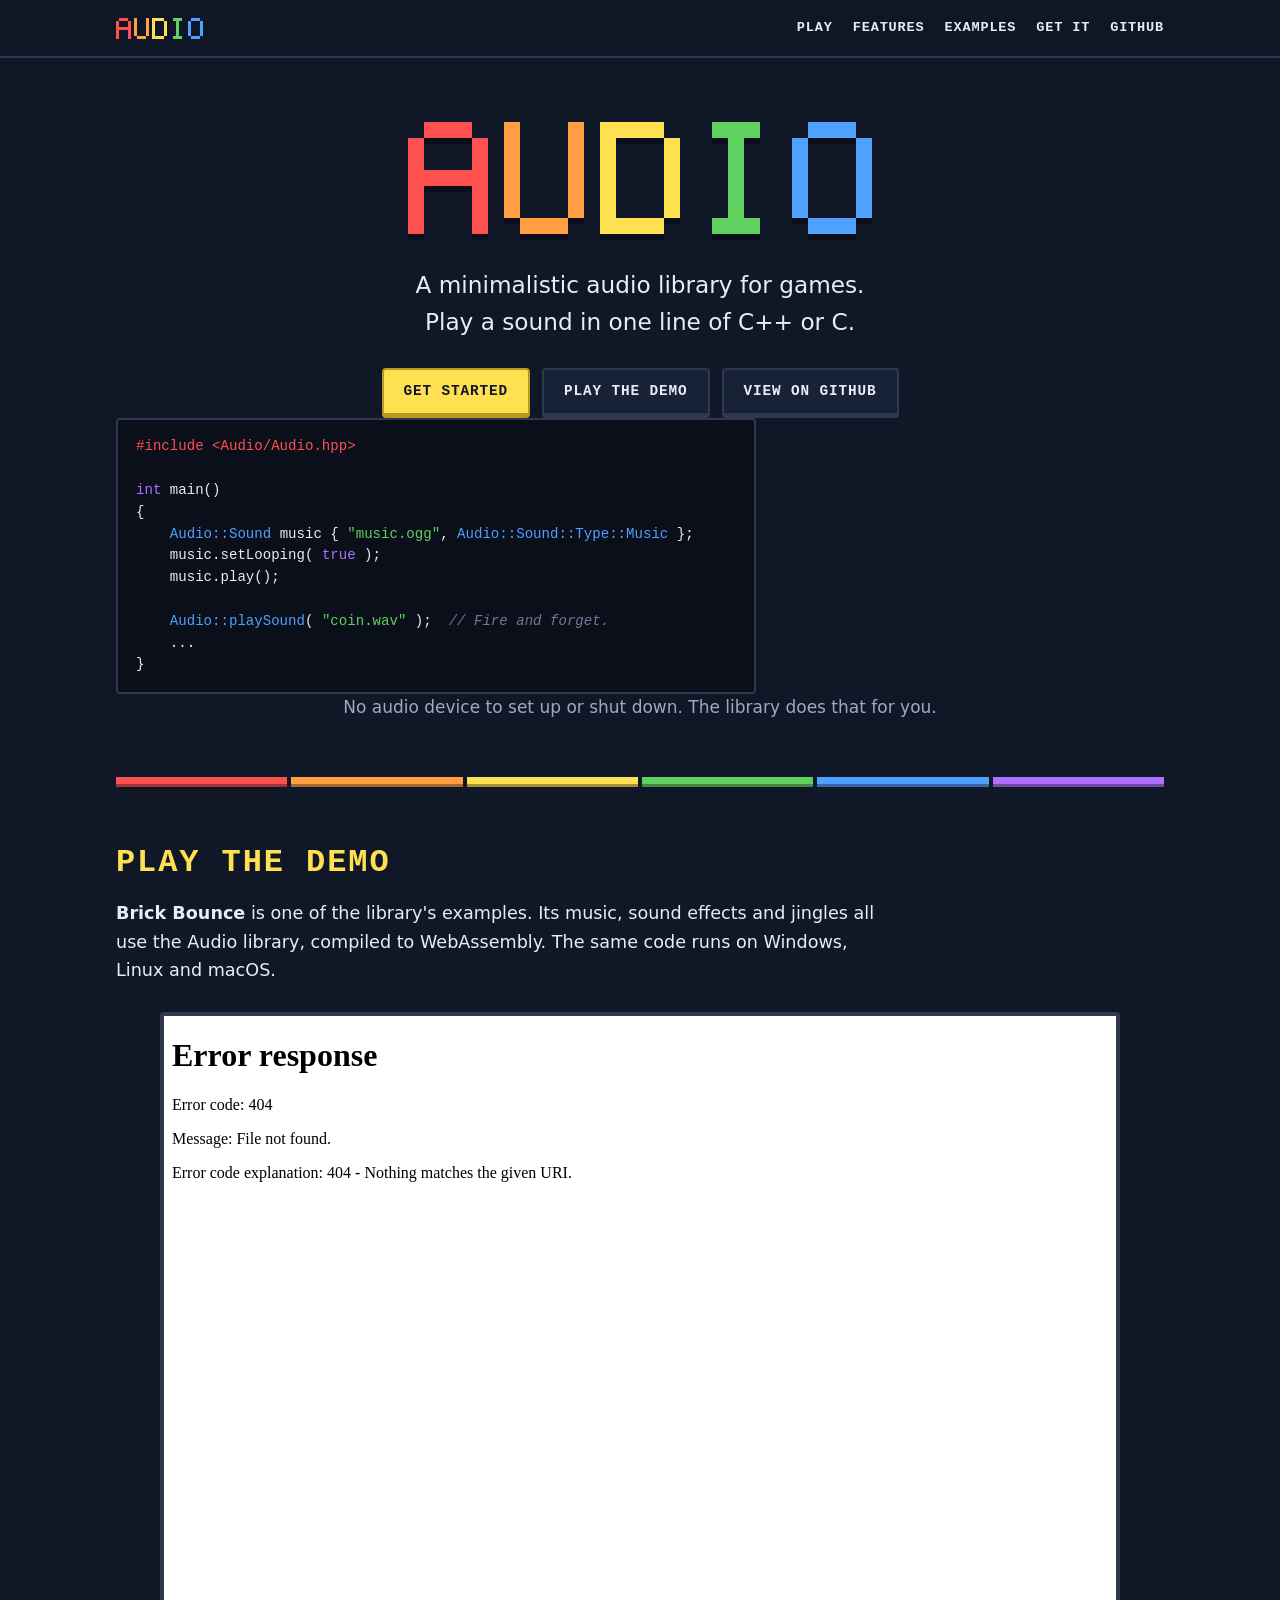
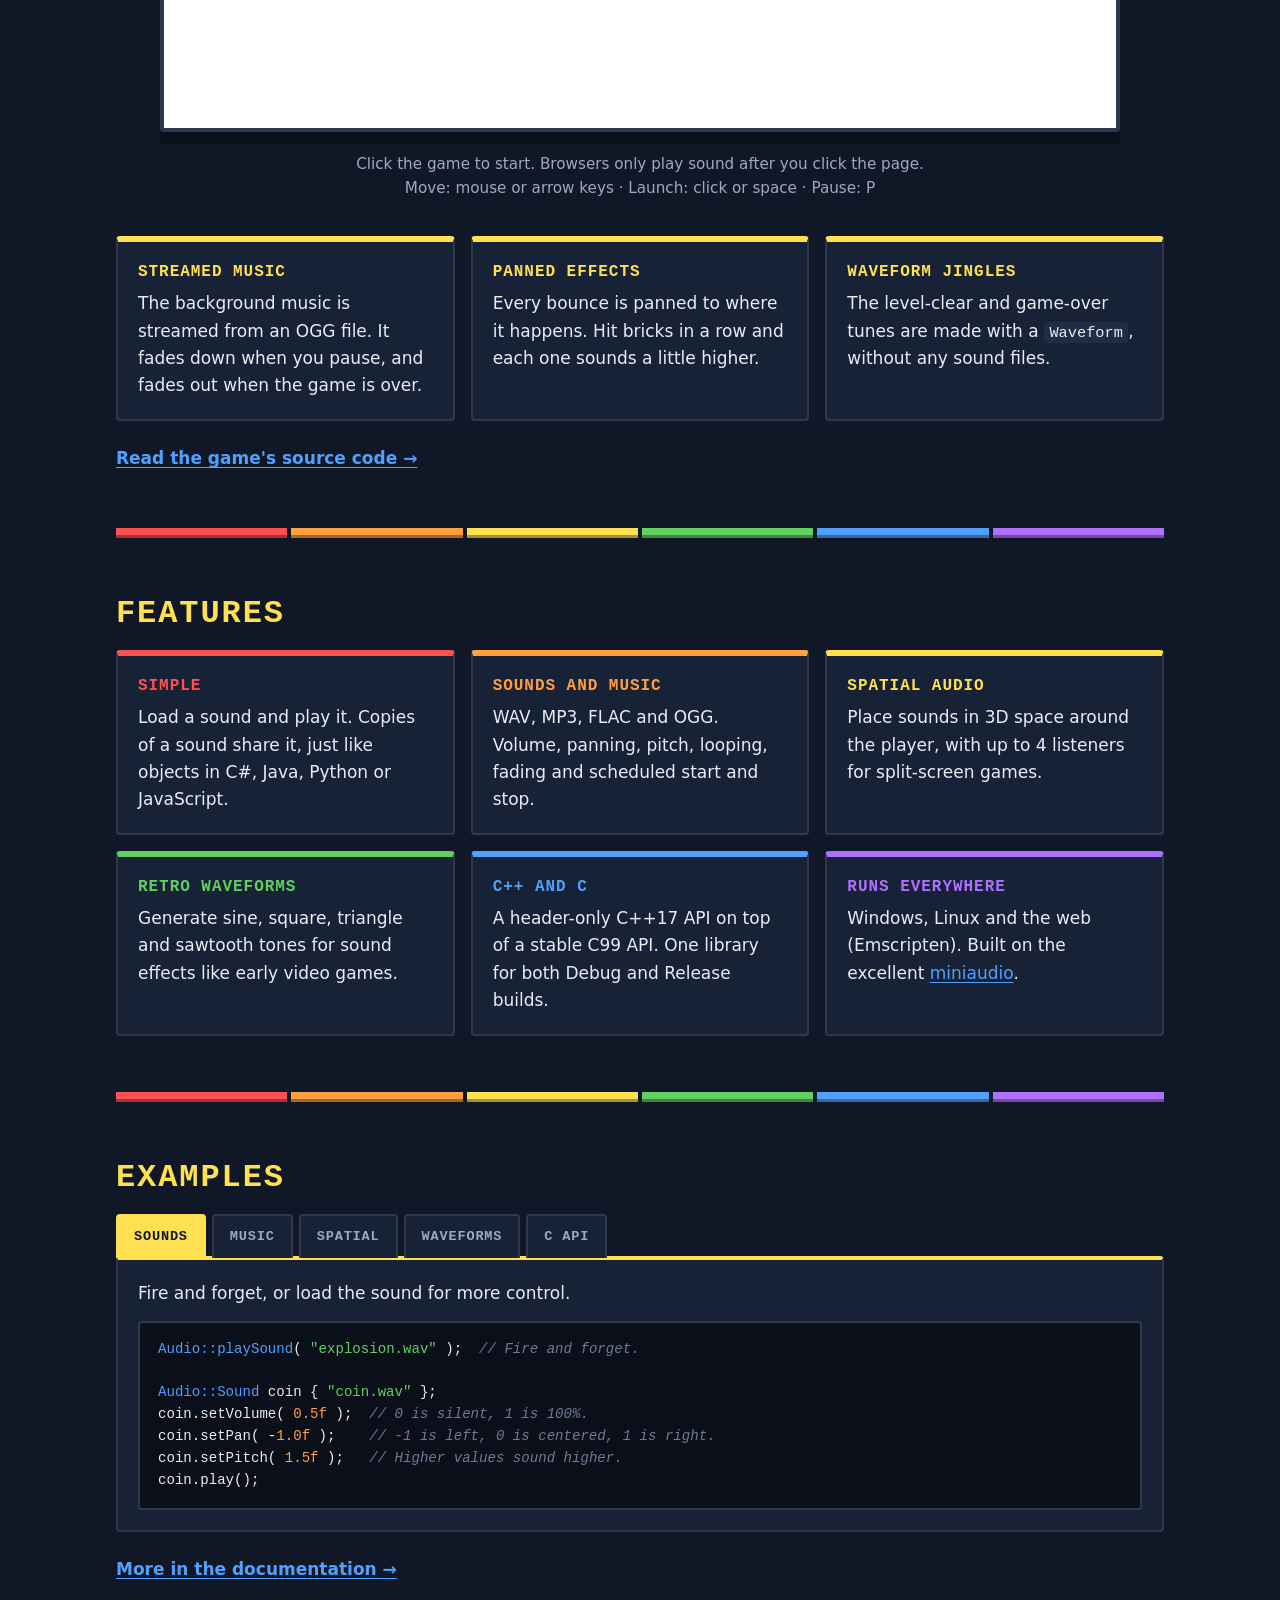
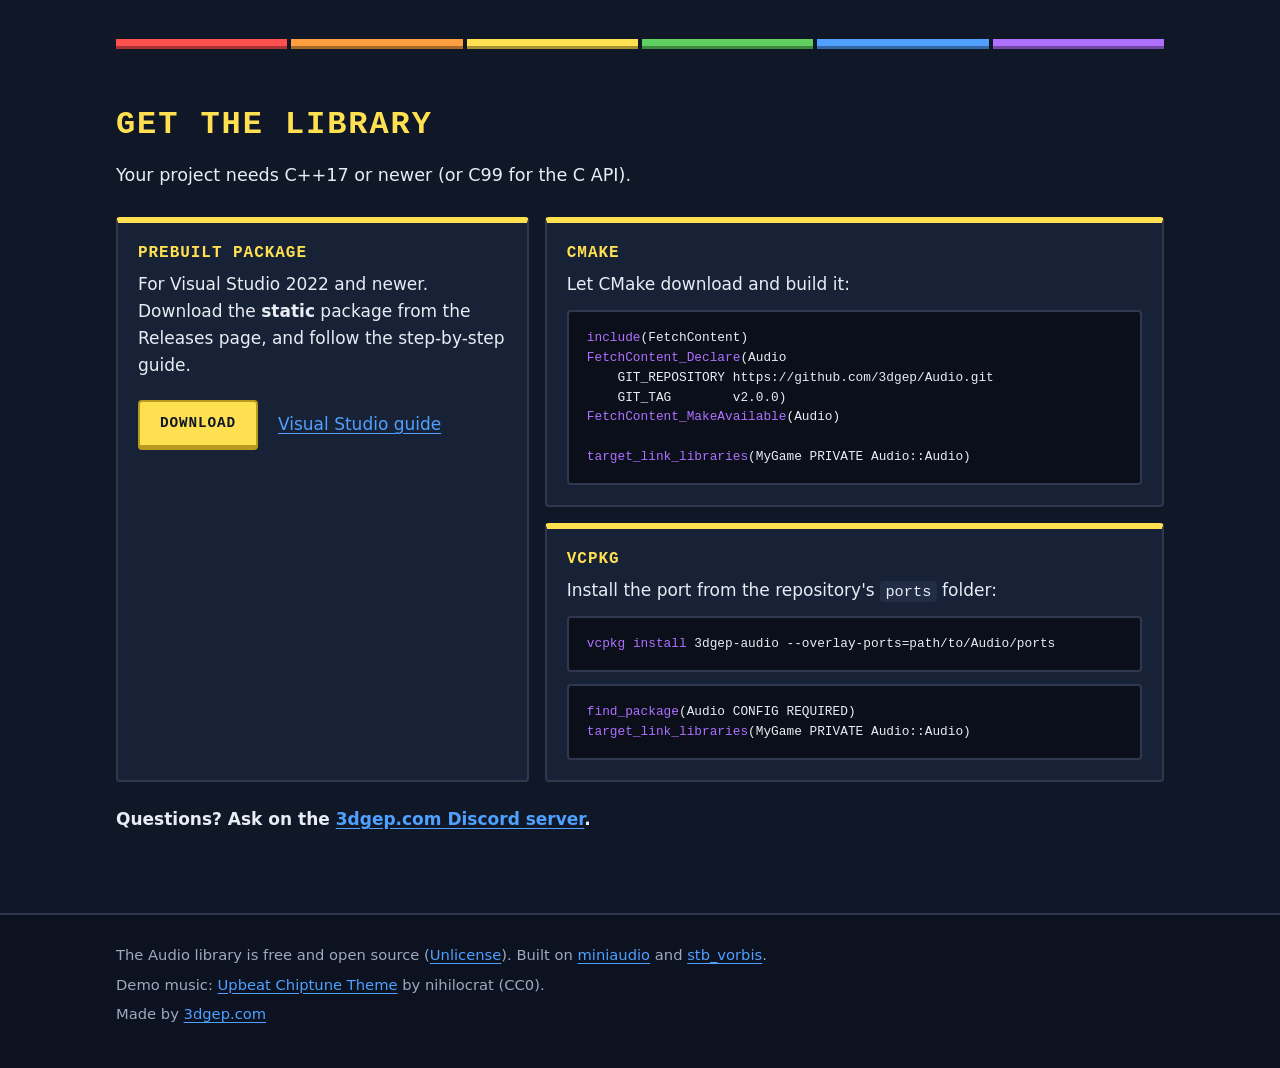
==== website/index.html @ 6164724a "Add a website with the game playable in the browser website/ is a landing page for the library, in t" ====
<!doctype html>
<html lang="en">
<head>
    <meta charset="utf-8">
    <meta name="viewport" content="width=device-width, initial-scale=1">
    <title>Audio Library: game audio for C++ and C</title>
    <meta name="description" content="A minimalistic audio library for games, with a C++ and a C API, built on miniaudio. Play sounds in one line, stream music, spatial audio and retro waveforms.">
    <link rel="icon" href="favicon.svg" type="image/svg+xml">
    <link rel="stylesheet" href="style.css">
</head>
<body>
    <header class="site-header">
        <nav class="nav wrap" aria-label="Main">
            <a class="nav-home" href="#top" aria-label="Audio Library">
                <svg class="logo logo-small" viewBox="0 0 29 7" aria-hidden="true" shape-rendering="crispEdges"><use href="#logo-pixels"/></svg>
            </a>
            <ul class="nav-links">
                <li><a href="#play">Play</a></li>
                <li><a href="#features">Features</a></li>
                <li><a href="#examples">Examples</a></li>
                <li><a href="#get">Get it</a></li>
                <li><a href="https://github.com/3dgep/Audio">GitHub</a></li>
            </ul>
        </nav>
    </header>

    <main id="top">
        <!-- Hero -->
        <section class="hero wrap">
            <h1 class="visually-hidden">Audio Library</h1>
            <svg class="logo logo-hero" viewBox="0 0 29 7" role="img" aria-label="Audio" shape-rendering="crispEdges">
                <g id="logo-pixels">
                    <g fill="var(--red)"><rect x="1" y="0" width="3" height="1"/><rect x="0" y="1" width="1" height="6"/><rect x="4" y="1" width="1" height="6"/><rect x="1" y="3" width="3" height="1"/></g>
                    <g fill="var(--orange)"><rect x="6" y="0" width="1" height="6"/><rect x="10" y="0" width="1" height="6"/><rect x="7" y="6" width="3" height="1"/></g>
                    <g fill="var(--yellow)"><rect x="12" y="0" width="4" height="1"/><rect x="12" y="1" width="1" height="5"/><rect x="16" y="1" width="1" height="5"/><rect x="12" y="6" width="4" height="1"/></g>
                    <g fill="var(--green)"><rect x="19" y="0" width="3" height="1"/><rect x="20" y="1" width="1" height="5"/><rect x="19" y="6" width="3" height="1"/></g>
                    <g fill="var(--blue)"><rect x="25" y="0" width="3" height="1"/><rect x="24" y="1" width="1" height="5"/><rect x="28" y="1" width="1" height="5"/><rect x="25" y="6" width="3" height="1"/></g>
                </g>
            </svg>
            <p class="tagline">A minimalistic audio library for games.<br>Play a sound in one line of C++ or C.</p>
            <div class="buttons">
                <a class="button button-primary" href="#get">Get started</a>
                <a class="button" href="#play">Play the demo</a>
                <a class="button" href="https://github.com/3dgep/Audio">View on GitHub</a>
            </div>

<pre class="code hero-code" data-lang="cpp"><code>#include &lt;Audio/Audio.hpp&gt;

int main()
{
    Audio::Sound music { "music.ogg", Audio::Sound::Type::Music };
    music.setLooping( true );
    music.play();

    Audio::playSound( "coin.wav" );  // Fire and forget.
    ...
}</code></pre>
            <p class="hero-note">No audio device to set up or shut down. The library does that for you.</p>
        </section>

        <div class="bricks" aria-hidden="true"><span></span><span></span><span></span><span></span><span></span><span></span></div>

        <!-- The game -->
        <section id="play" class="section wrap">
            <h2>Play the demo</h2>
            <p class="lead"><strong>Brick Bounce</strong> is one of the library's examples. Its music, sound effects and jingles all use the Audio library, compiled to WebAssembly. The same code runs on Windows, Linux and macOS.</p>

            <div class="game">
                <iframe src="game/game.html" title="Brick Bounce, a game made with the Audio library" loading="lazy" allow="autoplay"></iframe>
            </div>
            <p class="game-help">Click the game to start. Browsers only play sound after you click the page.<br>
                Move: mouse or arrow keys &middot; Launch: click or space &middot; Pause: P</p>

            <div class="cards cards-3">
                <div class="card">
                    <h3>Streamed music</h3>
                    <p>The background music is streamed from an OGG file. It fades down when you pause, and fades out when the game is over.</p>
                </div>
                <div class="card">
                    <h3>Panned effects</h3>
                    <p>Every bounce is panned to where it happens. Hit bricks in a row and each one sounds a little higher.</p>
                </div>
                <div class="card">
                    <h3>Waveform jingles</h3>
                    <p>The level-clear and game-over tunes are made with a <code>Waveform</code>, without any sound files.</p>
                </div>
            </div>
            <p class="more"><a href="https://github.com/3dgep/Audio/blob/main/examples/game/main.cpp">Read the game's source code &rarr;</a></p>
        </section>

        <div class="bricks" aria-hidden="true"><span></span><span></span><span></span><span></span><span></span><span></span></div>

        <!-- Features -->
        <section id="features" class="section wrap">
            <h2>Features</h2>
            <div class="cards cards-3 features">
                <div class="card" style="--accent: var(--red)">
                    <h3>Simple</h3>
                    <p>Load a sound and play it. Copies of a sound share it, just like objects in C#, Java, Python or JavaScript.</p>
                </div>
                <div class="card" style="--accent: var(--orange)">
                    <h3>Sounds and music</h3>
                    <p>WAV, MP3, FLAC and OGG. Volume, panning, pitch, looping, fading and scheduled start and stop.</p>
                </div>
                <div class="card" style="--accent: var(--yellow)">
                    <h3>Spatial audio</h3>
                    <p>Place sounds in 3D space around the player, with up to 4 listeners for split-screen games.</p>
                </div>
                <div class="card" style="--accent: var(--green)">
                    <h3>Retro waveforms</h3>
                    <p>Generate sine, square, triangle and sawtooth tones for sound effects like early video games.</p>
                </div>
                <div class="card" style="--accent: var(--blue)">
                    <h3>C++ and C</h3>
                    <p>A header-only C++17 API on top of a stable C99 API. One library for both Debug and Release builds.</p>
                </div>
                <div class="card" style="--accent: var(--purple)">
                    <h3>Runs everywhere</h3>
                    <p>Windows, Linux and the web (Emscripten). Built on the excellent <a href="https://miniaud.io/">miniaudio</a>.</p>
                </div>
            </div>
        </section>

        <div class="bricks" aria-hidden="true"><span></span><span></span><span></span><span></span><span></span><span></span></div>

        <!-- Examples -->
        <section id="examples" class="section wrap">
            <h2>Examples</h2>
            <div class="tabs" data-tabs>
                <div class="tab-list" role="tablist" aria-label="Code examples">
                    <button role="tab" id="tab-sounds" aria-controls="panel-sounds" aria-selected="true">Sounds</button>
                    <button role="tab" id="tab-music" aria-controls="panel-music" aria-selected="false" tabindex="-1">Music</button>
                    <button role="tab" id="tab-spatial" aria-controls="panel-spatial" aria-selected="false" tabindex="-1">Spatial</button>
                    <button role="tab" id="tab-waveforms" aria-controls="panel-waveforms" aria-selected="false" tabindex="-1">Waveforms</button>
                    <button role="tab" id="tab-c" aria-controls="panel-c" aria-selected="false" tabindex="-1">C API</button>
                </div>

                <div class="tab-panel" role="tabpanel" id="panel-sounds" aria-labelledby="tab-sounds">
                    <p>Fire and forget, or load the sound for more control.</p>
<pre class="code" data-lang="cpp"><code>Audio::playSound( "explosion.wav" );  // Fire and forget.

Audio::Sound coin { "coin.wav" };
coin.setVolume( 0.5f );  // 0 is silent, 1 is 100%.
coin.setPan( -1.0f );    // -1 is left, 0 is centered, 1 is right.
coin.setPitch( 1.5f );   // Higher values sound higher.
coin.play();</code></pre>
                </div>

                <div class="tab-panel" role="tabpanel" id="panel-music" aria-labelledby="tab-music" hidden>
                    <p>Music is streamed from the file while it plays, so it loads fast and uses little memory.</p>
<pre class="code" data-lang="cpp"><code>using namespace std::chrono_literals;

Audio::Sound music { "music.ogg", Audio::Sound::Type::Music };
music.setLooping( true );
music.play();

music.setFade( 0.0f, 2s );  // Fade out over 2 seconds.</code></pre>
                </div>

                <div class="tab-panel" role="tabpanel" id="panel-spatial" aria-labelledby="tab-spatial" hidden>
                    <p>What you hear depends on where the sound is, relative to the listener.</p>
<pre class="code" data-lang="cpp"><code>Audio::Sound coin { "coin.wav" };
coin.setPosition( { x, y, z } );  // Where the sound is in the world.
coin.play();

Audio::Listener listener = Audio::getListener();
listener.setPosition( player.getPosition() );</code></pre>
                </div>

                <div class="tab-panel" role="tabpanel" id="panel-waveforms" aria-labelledby="tab-waveforms" hidden>
                    <p>Generate a tone instead of playing a file. Change the frequency to change the pitch.</p>
<pre class="code" data-lang="cpp"><code>// A square wave with an amplitude of 0.2, at 440 Hz.
Audio::Waveform beep { Audio::Waveform::Type::Square, 0.2f, 440.0f };
beep.start();
...
beep.setFrequency( 880.0f );  // One octave higher.
...
beep.stop();</code></pre>
                </div>

                <div class="tab-panel" role="tabpanel" id="panel-c" aria-labelledby="tab-c" hidden>
                    <p>The same library from C, or any language that can call C functions.</p>
<pre class="code" data-lang="c"><code>#include &lt;Audio/audio.h&gt;
...
audio_play_sound( NULL, "coin.wav" );  // NULL: the default device.

audio_sound* music = NULL;
if ( audio_sound_create( NULL, "music.ogg", AUDIO_SOUND_FLAGS_MUSIC, &amp;music ) == AUDIO_SUCCESS )
{
    audio_sound_play( music );
}
...
audio_sound_destroy( music );</code></pre>
                </div>
            </div>
            <p class="more"><a href="https://github.com/3dgep/Audio#playing-sounds">More in the documentation &rarr;</a></p>
        </section>

        <div class="bricks" aria-hidden="true"><span></span><span></span><span></span><span></span><span></span><span></span></div>

        <!-- Get it -->
        <section id="get" class="section wrap">
            <h2>Get the library</h2>
            <p class="lead">Your project needs C++17 or newer (or C99 for the C API).</p>
            <div class="cards cards-3 get">
                <div class="card">
                    <h3>Prebuilt package</h3>
                    <p>For Visual Studio 2022 and newer. Download the <strong>static</strong> package from the Releases page, and follow the step-by-step guide.</p>
                    <p class="card-links">
                        <a class="button button-primary" href="https://github.com/3dgep/Audio/releases">Download</a>
                        <a href="https://github.com/3dgep/Audio#adding-the-library-to-a-visual-studio-project">Visual Studio guide</a>
                    </p>
                </div>
                <div class="card">
                    <h3>CMake</h3>
                    <p>Let CMake download and build it:</p>
<pre class="code" data-lang="cmake"><code>include(FetchContent)
FetchContent_Declare(Audio
    GIT_REPOSITORY https://github.com/3dgep/Audio.git
    GIT_TAG        v2.0.0)
FetchContent_MakeAvailable(Audio)

target_link_libraries(MyGame PRIVATE Audio::Audio)</code></pre>
                </div>
                <div class="card">
                    <h3>vcpkg</h3>
                    <p>Install the port from the repository's <code>ports</code> folder:</p>
<pre class="code" data-lang="sh"><code>vcpkg install 3dgep-audio --overlay-ports=path/to/Audio/ports</code></pre>
<pre class="code" data-lang="cmake"><code>find_package(Audio CONFIG REQUIRED)
target_link_libraries(MyGame PRIVATE Audio::Audio)</code></pre>
                </div>
            </div>
            <p class="more">Questions? Ask on the <a href="https://discord.gg/gsxxaxc">3dgep.com Discord server</a>.</p>
        </section>
    </main>

    <footer class="site-footer">
        <div class="wrap footer-inner">
            <p>The Audio library is free and open source (<a href="https://github.com/3dgep/Audio/blob/main/LICENSE">Unlicense</a>). Built on <a href="https://miniaud.io/">miniaudio</a> and <a href="https://github.com/nothings/stb">stb_vorbis</a>.</p>
            <p>Demo music: <a href="https://opengameart.org/content/upbeat-chiptune-theme">Upbeat Chiptune Theme</a> by nihilocrat (CC0).</p>
            <p>Made by <a href="https://www.3dgep.com/">3dgep.com</a></p>
        </div>
    </footer>

    <script src="script.js"></script>
</body>
</html>
---- website/style.css ----
/* The colors of the game (examples/game/main.cpp). */
:root {
    --background: #101828;
    --surface: #182236;
    --surface-light: #212d45;
    --border: #303850;
    --text: #e8ecf4;
    --text-muted: #a0a8c0;
    --red: #ff5050;
    --orange: #ff9f40;
    --yellow: #ffe050;
    --green: #60d060;
    --blue: #50a0ff;
    --purple: #b070ff;
    --accent: var(--yellow);

    --font: system-ui, -apple-system, "Segoe UI", Roboto, "Helvetica Neue", Arial, sans-serif;
    --font-code: ui-monospace, "Cascadia Code", "SF Mono", Menlo, Consolas, "Liberation Mono", monospace;
    --width: 1080px;

    color-scheme: dark;
}

*,
*::before,
*::after {
    box-sizing: border-box;
}

html {
    scroll-behavior: smooth;
    scroll-padding-top: 72px;
}

body {
    margin: 0;
    background: var(--background);
    color: var(--text);
    font-family: var(--font);
    font-size: 17px;
    line-height: 1.6;
    -webkit-text-size-adjust: 100%;
}

a {
    color: var(--blue);
    text-underline-offset: 3px;
}

a:hover {
    color: var(--yellow);
}

:focus-visible {
    outline: 3px solid var(--yellow);
    outline-offset: 2px;
}

code {
    font-family: var(--font-code);
    font-size: 0.9em;
}

:not(pre) > code {
    background: var(--surface-light);
    padding: 0.1em 0.35em;
    border-radius: 4px;
}

.wrap {
    max-width: var(--width);
    margin: 0 auto;
    padding: 0 16px;
}

.visually-hidden {
    position: absolute;
    width: 1px;
    height: 1px;
    overflow: hidden;
    clip: rect(0 0 0 0);
    white-space: nowrap;
}

/* Headings use the game's chunky, uppercase look. */
h1,
h2,
h3 {
    font-family: var(--font-code);
    font-weight: 800;
    text-transform: uppercase;
    letter-spacing: 0.06em;
    line-height: 1.25;
}

h2 {
    font-size: clamp(1.5rem, 4vw, 2rem);
    margin: 0 0 0.5em;
    color: var(--yellow);
}

h3 {
    font-size: 1rem;
    margin: 0 0 0.5em;
}

/* Navigation */
.site-header {
    position: sticky;
    top: 0;
    z-index: 10;
    background: rgb(16 24 40 / 0.92);
    backdrop-filter: blur(6px);
    border-bottom: 2px solid var(--border);
}

.nav {
    display: flex;
    align-items: center;
    justify-content: space-between;
    gap: 16px;
    min-height: 56px;
}

.nav-home {
    display: flex;
    padding: 6px 0;
}

.nav-links {
    display: flex;
    flex-wrap: wrap;
    gap: 4px 20px;
    list-style: none;
    margin: 0;
    padding: 0;
    font-family: var(--font-code);
    font-weight: 700;
    font-size: 0.85rem;
    text-transform: uppercase;
    letter-spacing: 0.06em;
}

.nav-links a {
    color: var(--text);
    text-decoration: none;
}

.nav-links a:hover {
    color: var(--yellow);
}

/* The pixel logo. */
.logo {
    display: block;
    image-rendering: pixelated;
}

.logo-small {
    width: 87px; /* 3 pixels per font pixel. */
    height: 21px;
}

.logo-hero {
    width: min(100%, 464px); /* 16 pixels per font pixel. */
    height: auto;
    margin: 0 auto;
    filter: drop-shadow(0 6px 0 rgb(0 0 0 / 0.35));
}

/* Hero */
.hero {
    padding-top: 64px;
    padding-bottom: 56px;
    text-align: center;
}

.tagline {
    font-size: clamp(1.15rem, 3vw, 1.45rem);
    margin: 32px 0 28px;
}

.hero-code {
    max-width: 640px;
    margin: 40px auto 12px;
    text-align: left;
}

.hero-note {
    color: var(--text-muted);
    margin: 0;
}

/* Buttons */
.buttons {
    display: flex;
    flex-wrap: wrap;
    justify-content: center;
    gap: 12px;
}

.button {
    display: inline-block;
    padding: 10px 20px;
    border: 2px solid var(--border);
    border-bottom-width: 5px;
    border-radius: 4px;
    background: var(--surface);
    color: var(--text);
    font-family: var(--font-code);
    font-weight: 700;
    font-size: 0.9rem;
    text-transform: uppercase;
    letter-spacing: 0.06em;
    text-decoration: none;
}

.button:hover {
    color: var(--text);
    background: var(--surface-light);
}

.button:active {
    border-bottom-width: 2px;
    transform: translateY(3px);
}

.button-primary {
    background: var(--yellow);
    border-color: #b89a20;
    color: var(--background);
}

.button-primary:hover {
    background: #fff07a;
    color: var(--background);
}

/* A row of bricks between the sections. */
.bricks {
    display: grid;
    grid-template-columns: repeat(6, 1fr);
    gap: 4px;
    max-width: var(--width);
    margin: 0 auto;
    padding: 0 16px;
}

.bricks span {
    height: 10px;
    border-bottom: 3px solid rgb(0 0 0 / 0.35);
}

.bricks span:nth-child(1) { background: var(--red); }
.bricks span:nth-child(2) { background: var(--orange); }
.bricks span:nth-child(3) { background: var(--yellow); }
.bricks span:nth-child(4) { background: var(--green); }
.bricks span:nth-child(5) { background: var(--blue); }
.bricks span:nth-child(6) { background: var(--purple); }

/* Sections */
.section {
    padding-top: 56px;
    padding-bottom: 56px;
}

.lead {
    font-size: 1.1rem;
    max-width: 760px;
    margin: 0 0 28px;
}

.more {
    margin: 24px 0 0;
    font-weight: 600;
}

/* The game */
.game {
    max-width: 960px;
    margin: 0 auto;
    aspect-ratio: 4 / 3;
    background: #000;
    border: 4px solid var(--border);
    border-radius: 4px;
    box-shadow: 0 12px 0 rgb(0 0 0 / 0.35);
}

.game iframe {
    display: block;
    width: 100%;
    height: 100%;
    border: 0;
}

.game-help {
    text-align: center;
    color: var(--text-muted);
    margin: 20px 0 36px;
    font-size: 0.95rem;
}

/* Cards */
.cards {
    display: grid;
    gap: 16px;
}

.cards-3 {
    grid-template-columns: repeat(auto-fit, minmax(min(100%, 300px), 1fr));
}

.card {
    background: var(--surface);
    border: 2px solid var(--border);
    border-top: 6px solid var(--accent);
    border-radius: 4px;
    padding: 20px;
    min-width: 0;
}

.card p {
    margin: 0 0 12px;
}

.card p:last-child {
    margin-bottom: 0;
}

.card h3 {
    color: var(--accent);
}

.card .code {
    margin: 0 0 12px;
    font-size: 0.8rem;
}

.card .code:last-child {
    margin-bottom: 0;
}

/* "Get the library": the prebuilt package on the left, CMake and vcpkg (with
   code, so they need more room) stacked on the right. */
.get {
    grid-template-columns: minmax(0, 1fr) minmax(0, 1.5fr);
}

.get .card:first-child {
    grid-row: span 2;
}

@media (max-width: 860px) {
    .get {
        grid-template-columns: minmax(0, 1fr);
    }

    .get .card:first-child {
        grid-row: auto;
    }
}

.card-links {
    display: flex;
    flex-wrap: wrap;
    align-items: center;
    gap: 12px 20px;
    margin-top: 20px !important;
}

/* Code */
.code {
    background: #0a0f1a;
    border: 2px solid var(--border);
    border-radius: 4px;
    padding: 16px 18px;
    margin: 0;
    overflow-x: auto;
    font-family: var(--font-code);
    font-size: 0.88rem;
    line-height: 1.55;
    tab-size: 4;
}

.code code {
    font-size: inherit;
}

/* Syntax colors, added by script.js. */
.tok-comment { color: #6f7a94; font-style: italic; }
.tok-string { color: var(--green); }
.tok-number { color: var(--orange); }
.tok-keyword { color: var(--purple); }
.tok-preprocessor { color: var(--red); }
.tok-type { color: var(--blue); }

/* Tabs */
.tab-list {
    display: flex;
    flex-wrap: wrap;
    gap: 6px;
    margin-bottom: -2px;
}

.tab-list button {
    font: inherit;
    font-family: var(--font-code);
    font-weight: 700;
    font-size: 0.85rem;
    text-transform: uppercase;
    letter-spacing: 0.06em;
    color: var(--text-muted);
    background: var(--surface);
    border: 2px solid var(--border);
    border-bottom: 0;
    border-radius: 4px 4px 0 0;
    padding: 10px 16px;
    cursor: pointer;
}

.tab-list button:hover {
    color: var(--text);
}

.tab-list button[aria-selected="true"] {
    color: var(--background);
    background: var(--yellow);
    border-color: var(--yellow);
}

.tab-panel {
    background: var(--surface);
    border: 2px solid var(--border);
    border-top: 4px solid var(--yellow);
    border-radius: 0 4px 4px 4px;
    padding: 20px;
}

.tab-panel > p {
    margin: 0 0 14px;
}

/* Footer */
.site-footer {
    margin-top: 24px;
    border-top: 2px solid var(--border);
    background: #0c1220;
    color: var(--text-muted);
    font-size: 0.92rem;
}

.footer-inner {
    padding-top: 28px;
    padding-bottom: 36px;
}

.footer-inner p {
    margin: 0 0 6px;
}

@media (max-width: 640px) {
    body {
        font-size: 16px;
    }

    .nav {
        flex-direction: column;
        align-items: flex-start;
        gap: 6px;
        padding-top: 8px;
        padding-bottom: 10px;
    }

    .nav-links {
        gap: 4px 16px;
    }

    html {
        scroll-padding-top: 100px;
    }

    .hero {
        padding-top: 40px;
    }

    .code {
        font-size: 0.8rem;
        padding: 12px 14px;
    }
}

@media (prefers-reduced-motion: reduce) {
    html {
        scroll-behavior: auto;
    }
}
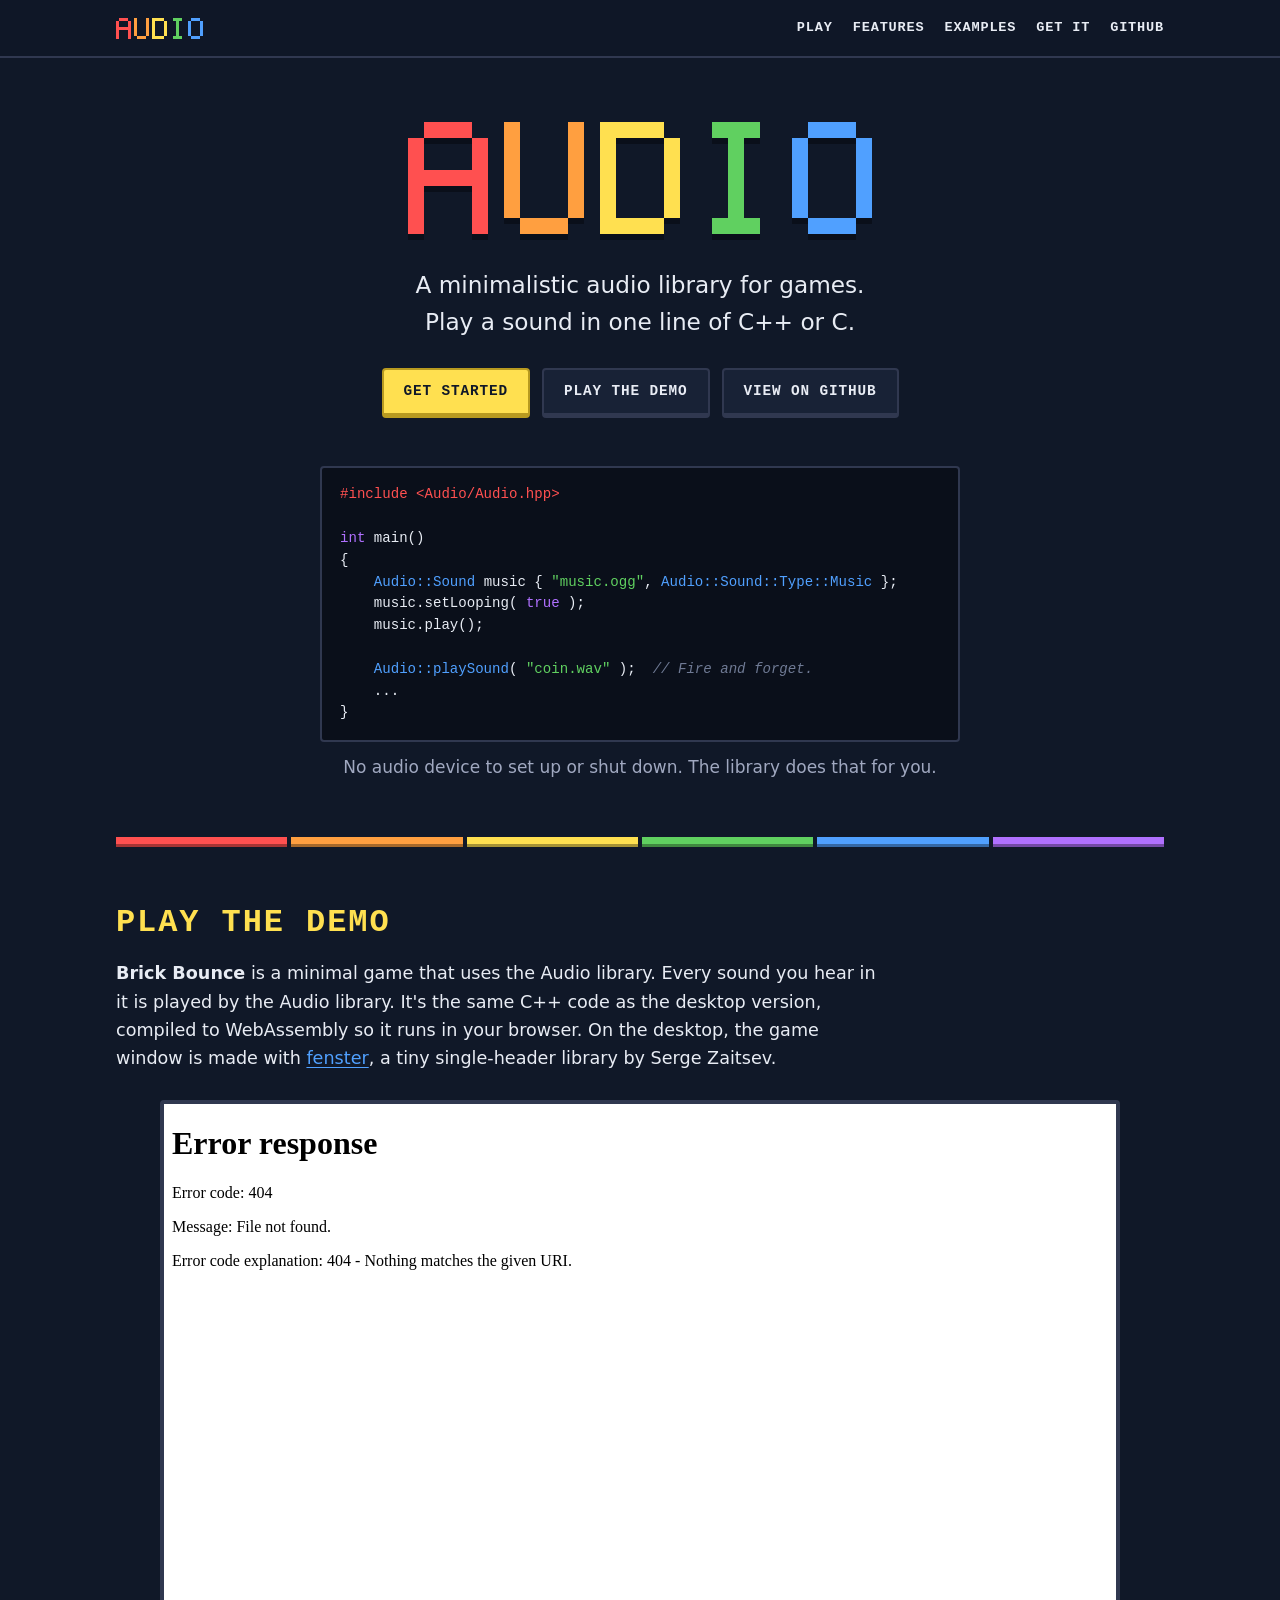
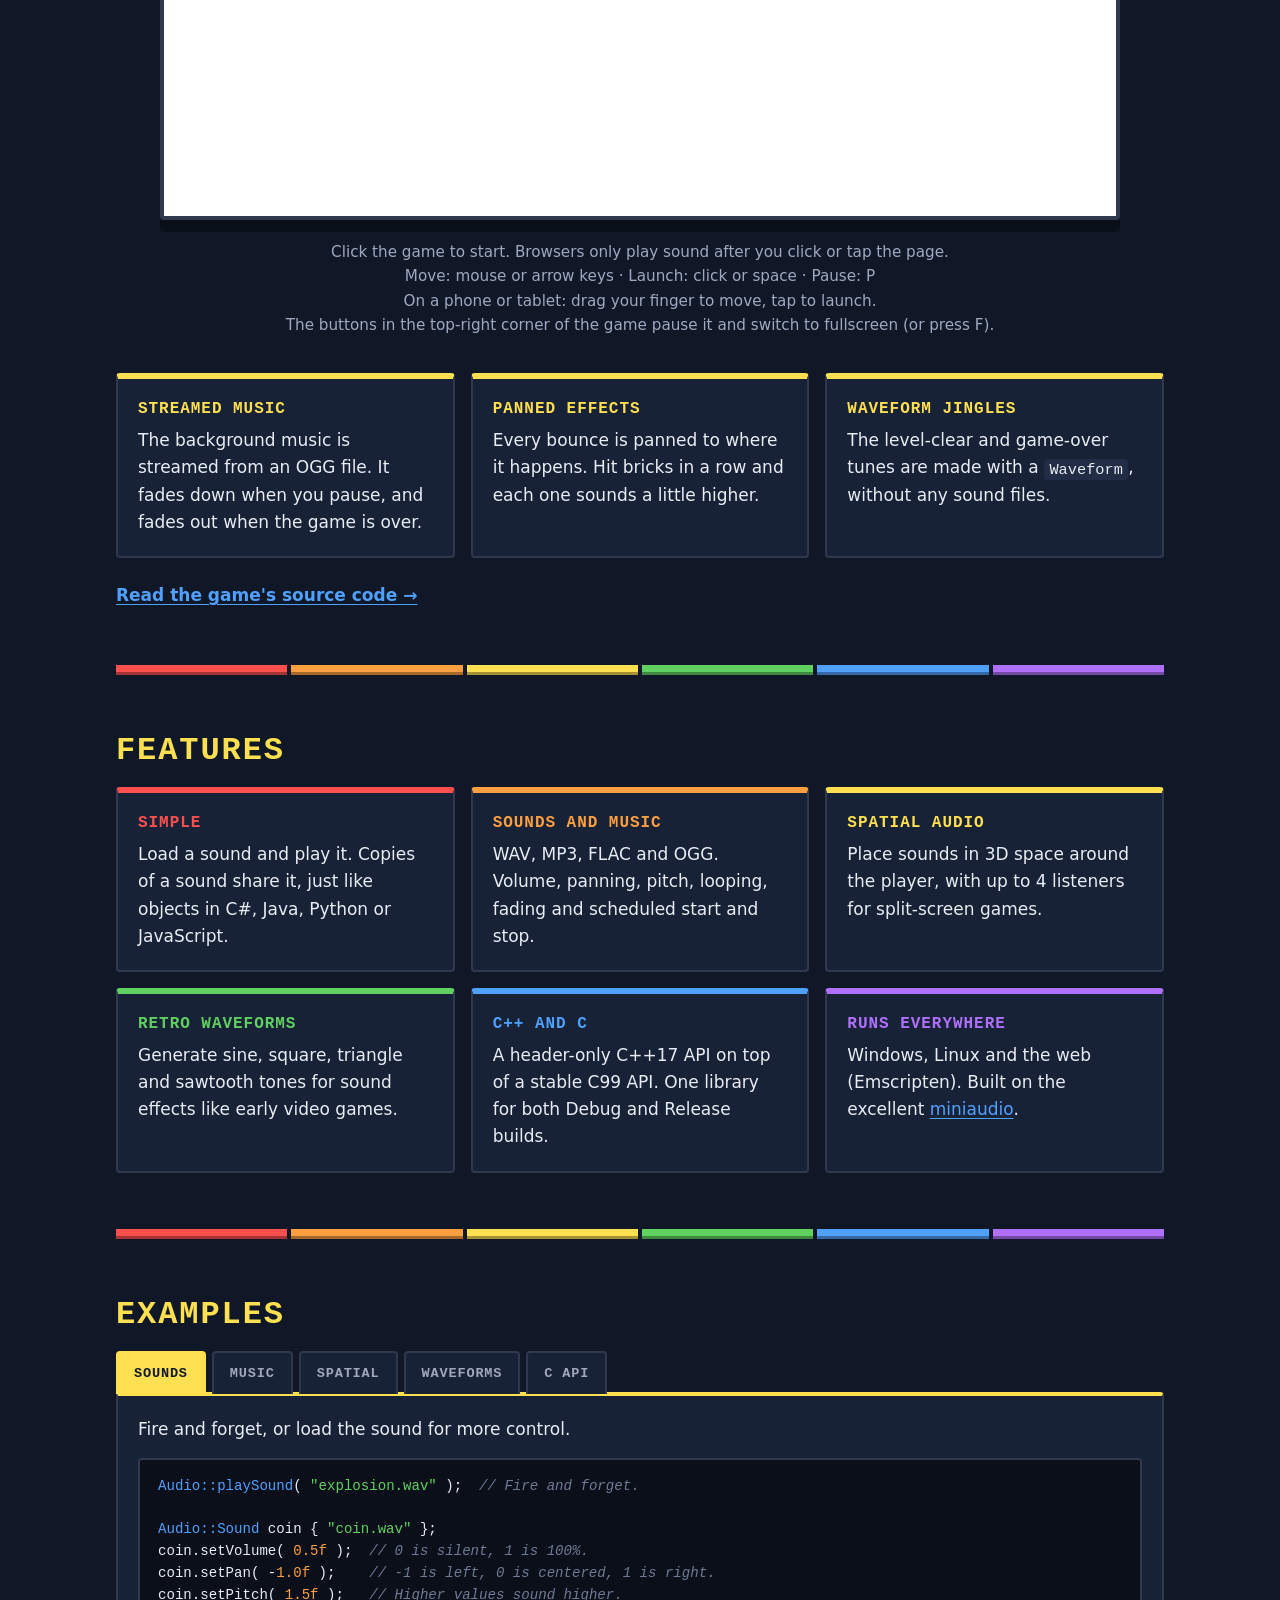
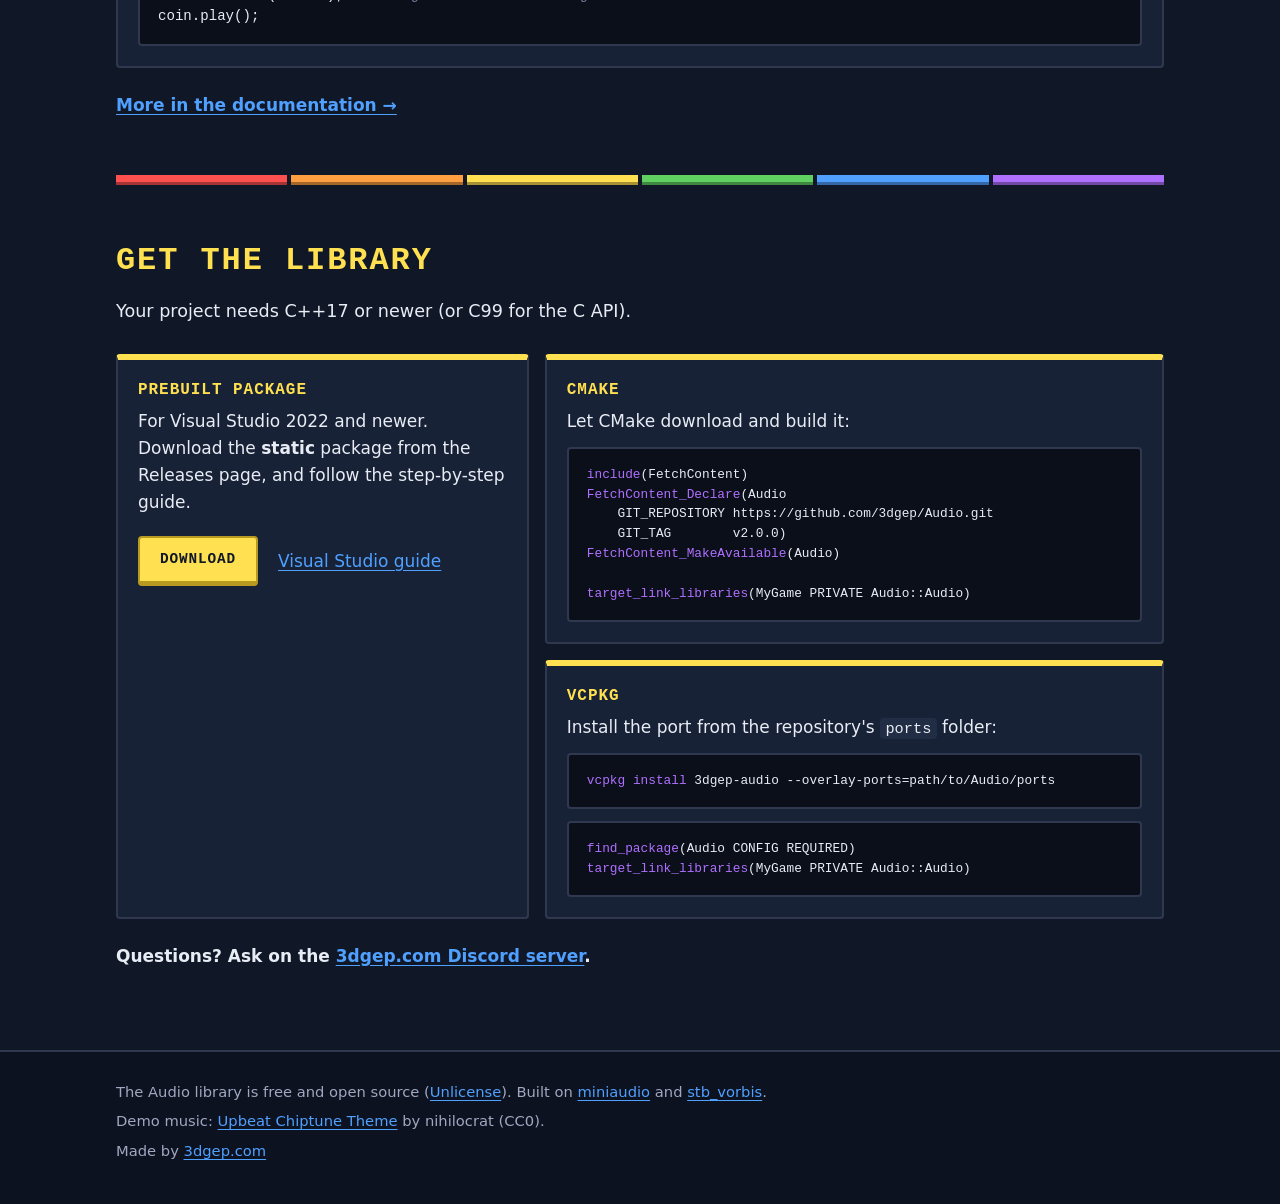
==== commit fc3684cd: "Game: touch controls, pause and fullscreen buttons Web version: - Touch controls: drag a finger to m" ====
--- a/website/index.html
+++ b/website/index.html
@@ -63,13 +63,17 @@
         <!-- The game -->
         <section id="play" class="section wrap">
             <h2>Play the demo</h2>
-            <p class="lead"><strong>Brick Bounce</strong> is one of the library's examples. Its music, sound effects and jingles all use the Audio library, compiled to WebAssembly. The same code runs on Windows, Linux and macOS.</p>
+            <p class="lead"><strong>Brick Bounce</strong> is a minimal game that uses the Audio library. Every sound you hear in it is played by the Audio library. It's the same C++ code as the desktop version, compiled to WebAssembly so it runs in your browser. On the desktop, the game window is made with <a href="https://github.com/zserge/fenster">fenster</a>, a tiny single-header library by Serge Zaitsev.</p>
 
             <div class="game">
-                <iframe src="game/game.html" title="Brick Bounce, a game made with the Audio library" loading="lazy" allow="autoplay"></iframe>
-            </div>
-            <p class="game-help">Click the game to start. Browsers only play sound after you click the page.<br>
-                Move: mouse or arrow keys &middot; Launch: click or space &middot; Pause: P</p>
+                <iframe id="game-frame" src="game/game.html" title="Brick Bounce, a game made with the Audio library" loading="lazy" allow="autoplay; fullscreen" allowfullscreen></iframe>
+            </div>
+            <div class="game-bar">
+                <p class="game-help">Click the game to start. Browsers only play sound after you click or tap the page.<br>
+                    Move: mouse or arrow keys &middot; Launch: click or space &middot; Pause: P<br>
+                    On a phone or tablet: drag your finger to move, tap to launch.<br>
+                    The buttons in the top-right corner of the game pause it and switch to fullscreen (or press F).</p>
+            </div>
 
             <div class="cards cards-3">
                 <div class="card">
--- a/website/style.css
+++ b/website/style.css
@@ -180,9 +180,10 @@
     margin: 32px 0 28px;
 }
 
-.hero-code {
+/* .hero .hero-code instead of .hero-code, so it wins over the .code margin below. */
+.hero .hero-code {
     max-width: 640px;
-    margin: 40px auto 12px;
+    margin: 48px auto 12px;
     text-align: left;
 }
 
@@ -293,10 +294,18 @@
     border: 0;
 }
 
+.game-bar {
+    display: flex;
+    flex-direction: column;
+    align-items: center;
+    gap: 14px;
+    margin: 20px 0 36px;
+}
+
 .game-help {
     text-align: center;
     color: var(--text-muted);
-    margin: 20px 0 36px;
+    margin: 0;
     font-size: 0.95rem;
 }
 
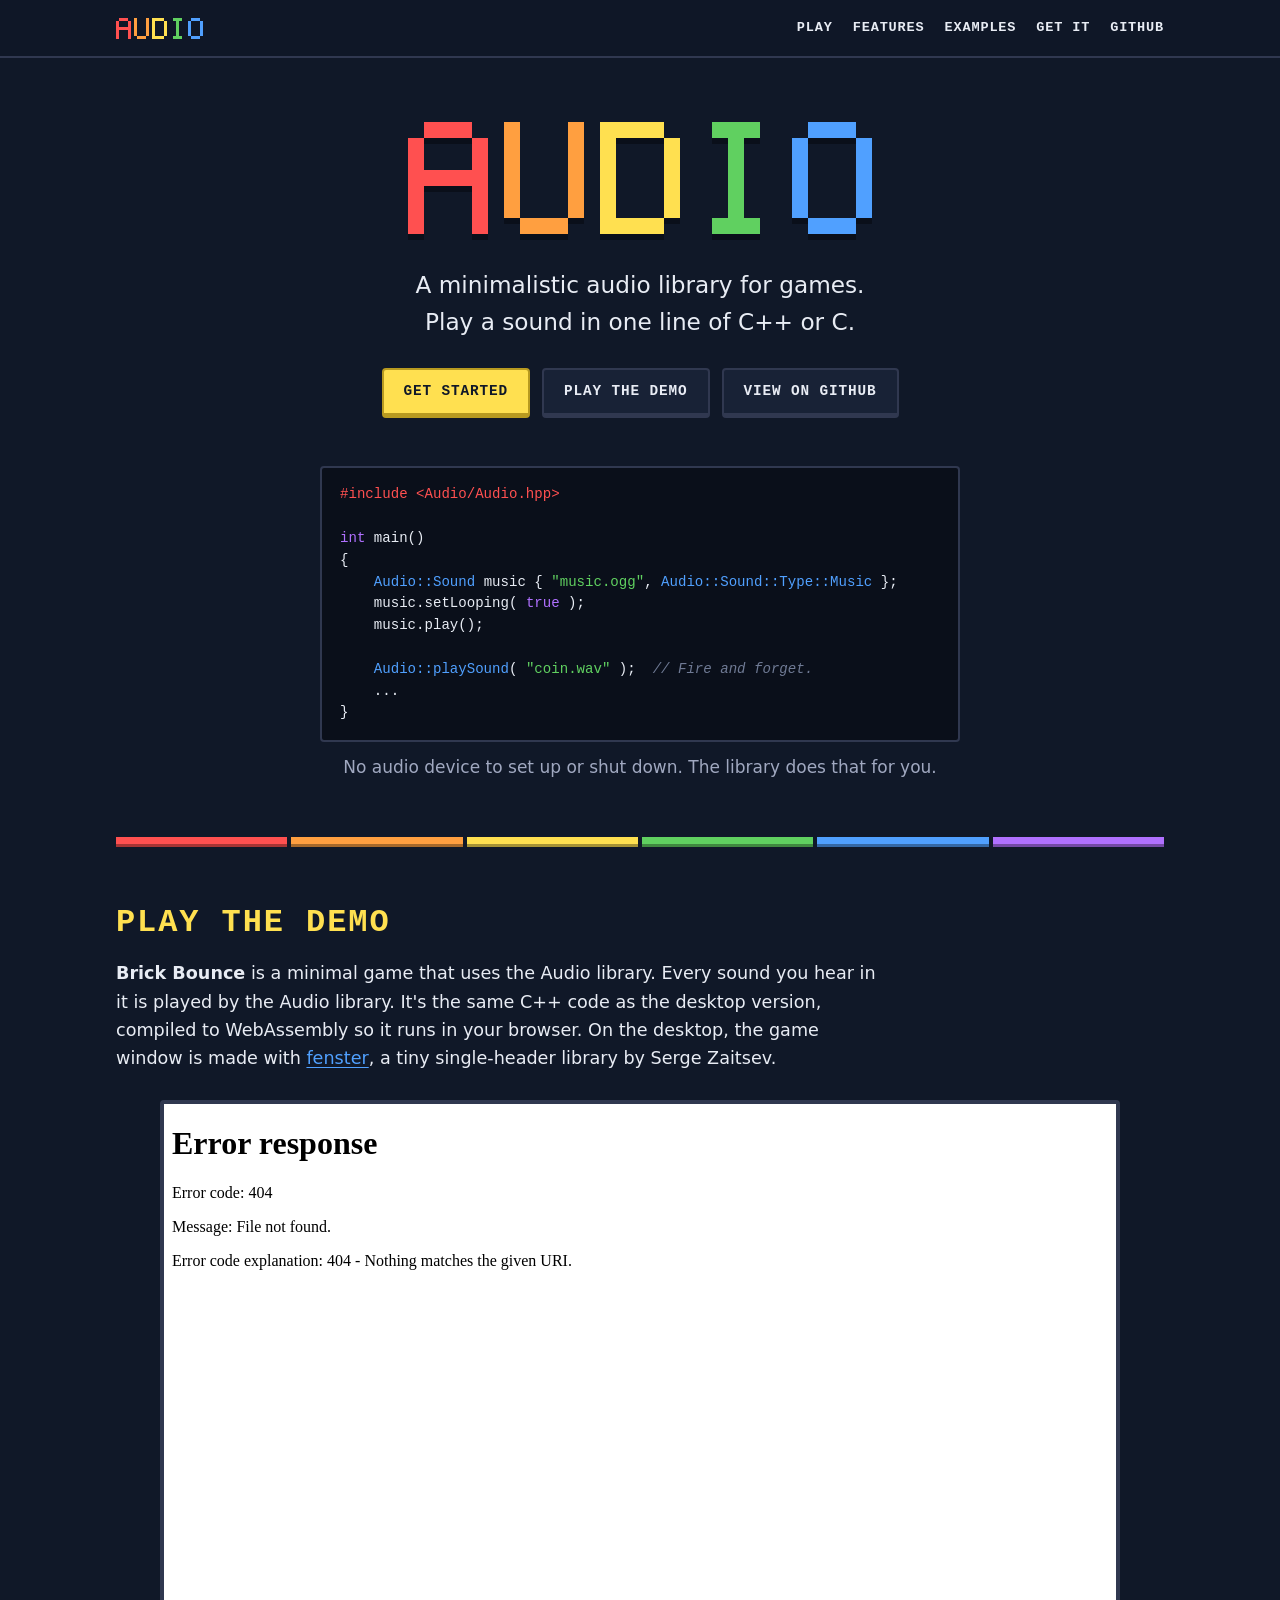
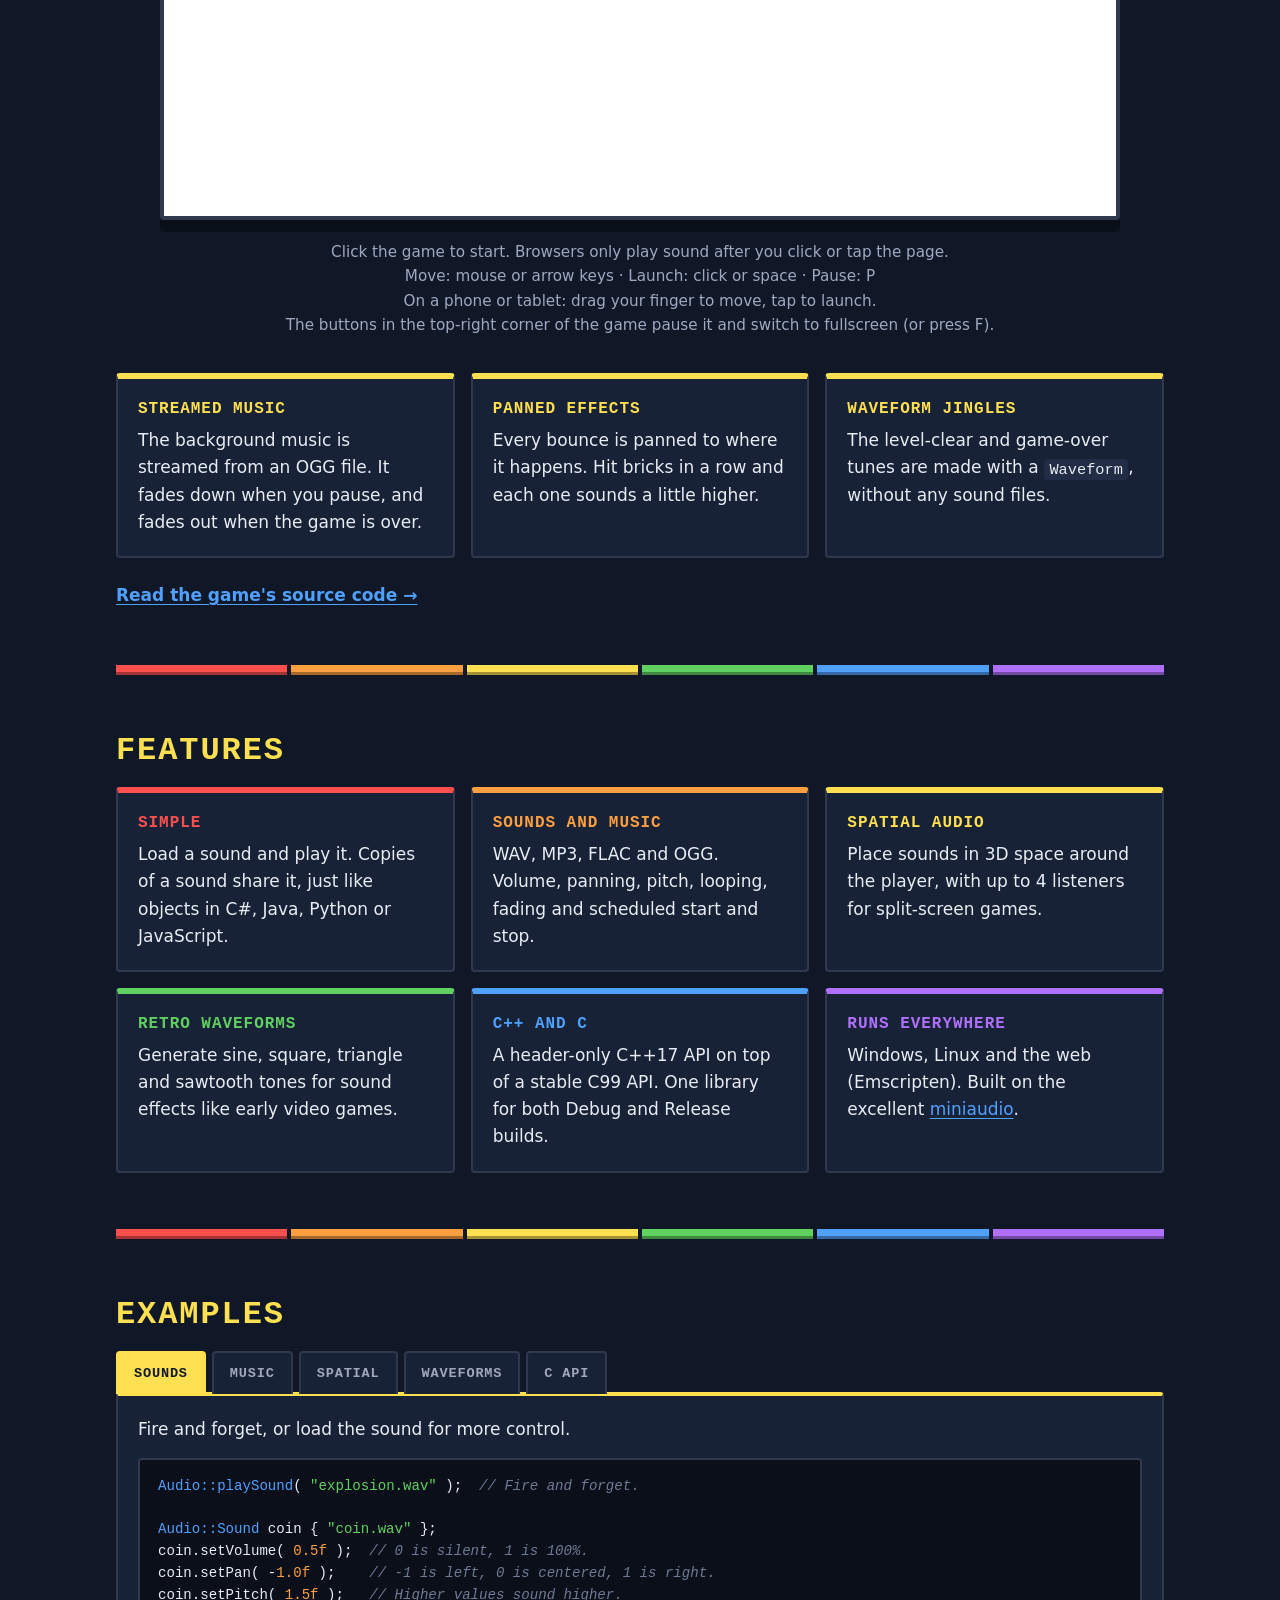
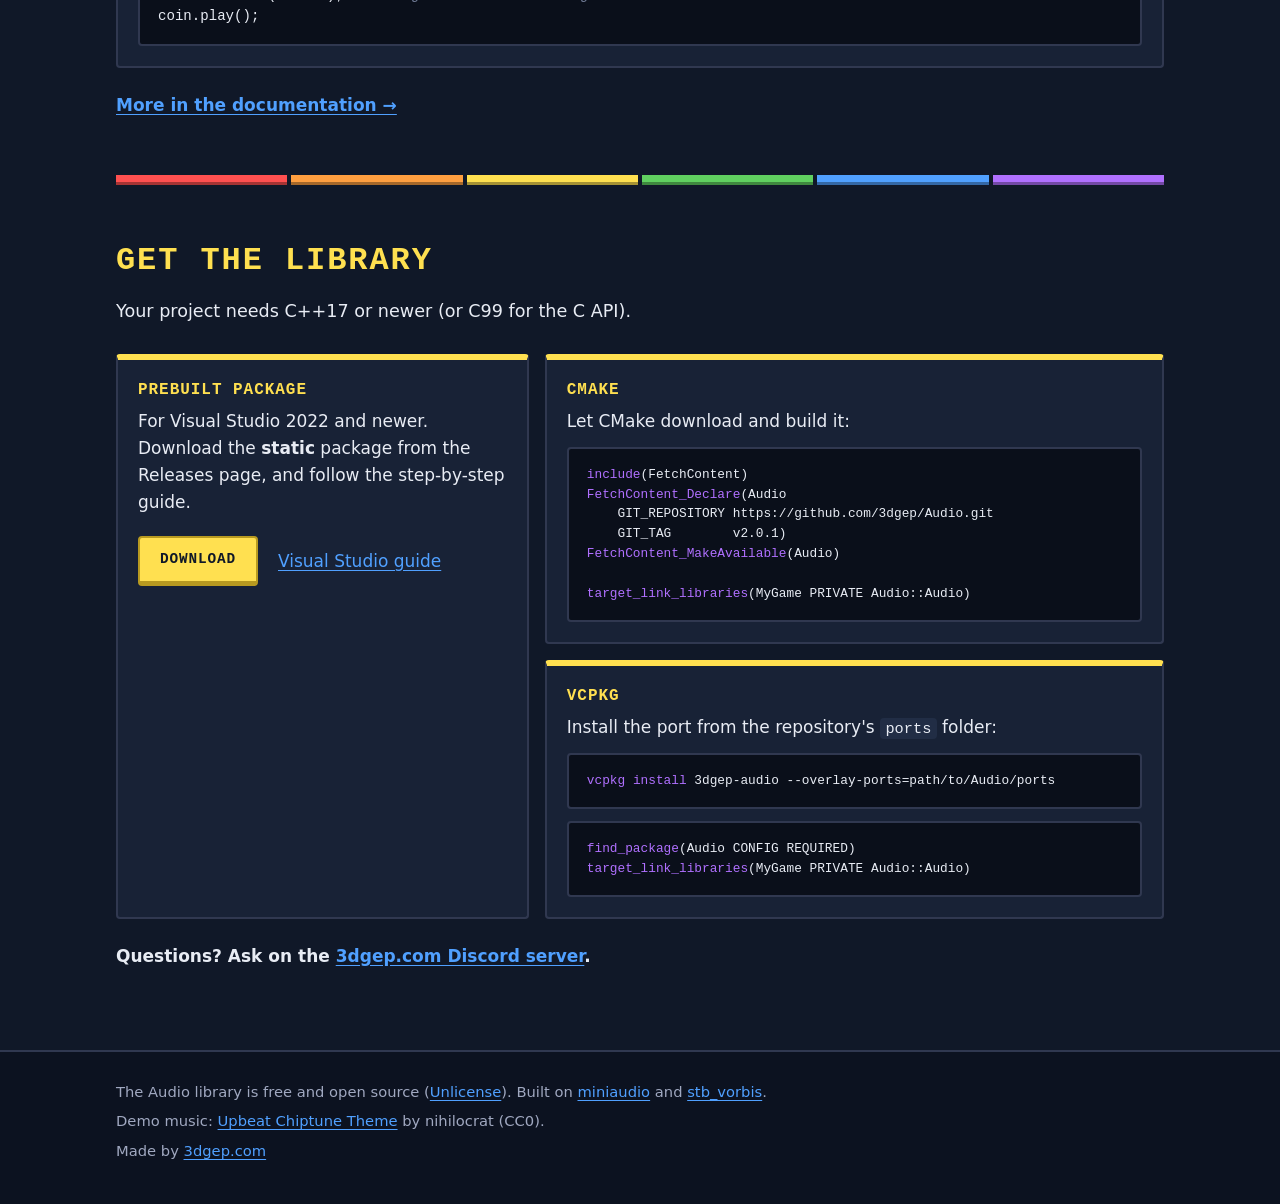
==== commit f3c8899d: "Release 2.0.1" ====
--- a/website/index.html
+++ b/website/index.html
@@ -221,7 +221,7 @@
 <pre class="code" data-lang="cmake"><code>include(FetchContent)
 FetchContent_Declare(Audio
     GIT_REPOSITORY https://github.com/3dgep/Audio.git
-    GIT_TAG        v2.0.0)
+    GIT_TAG        v2.0.1)
 FetchContent_MakeAvailable(Audio)
 
 target_link_libraries(MyGame PRIVATE Audio::Audio)</code></pre>
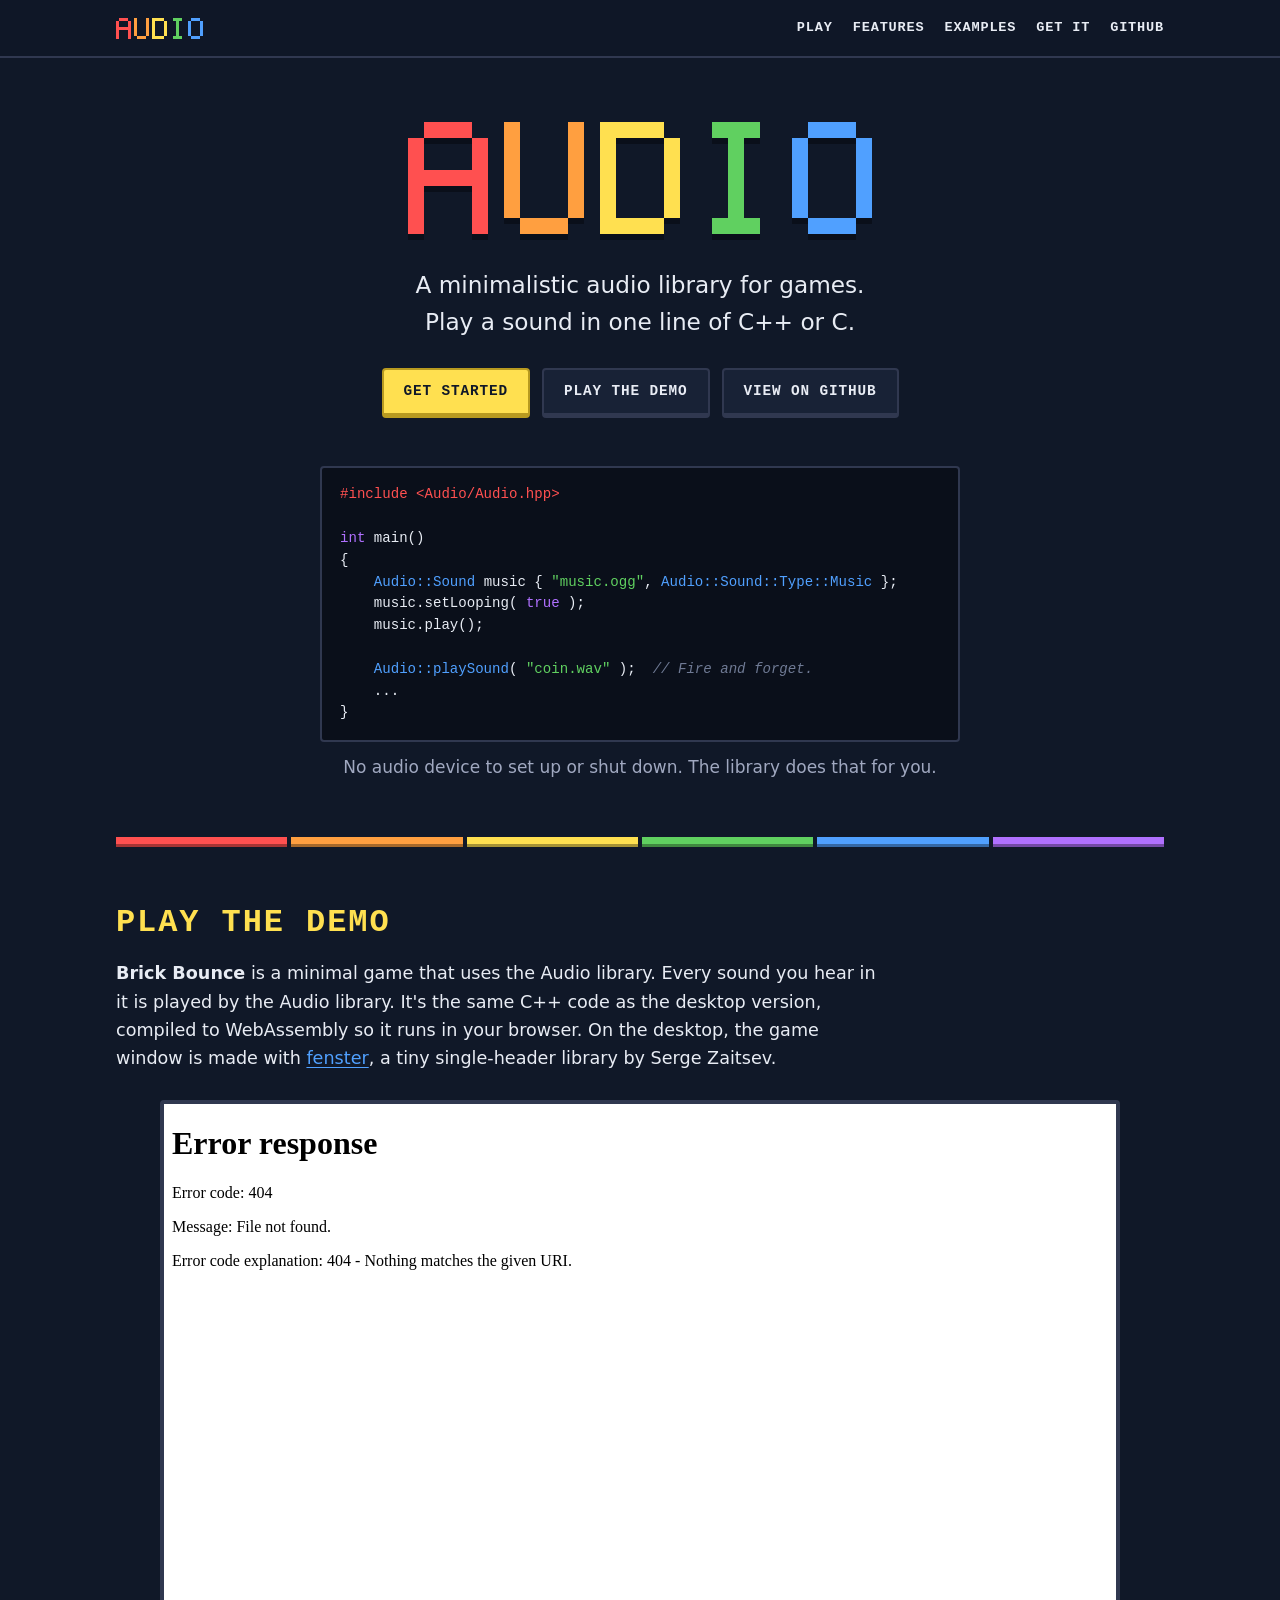
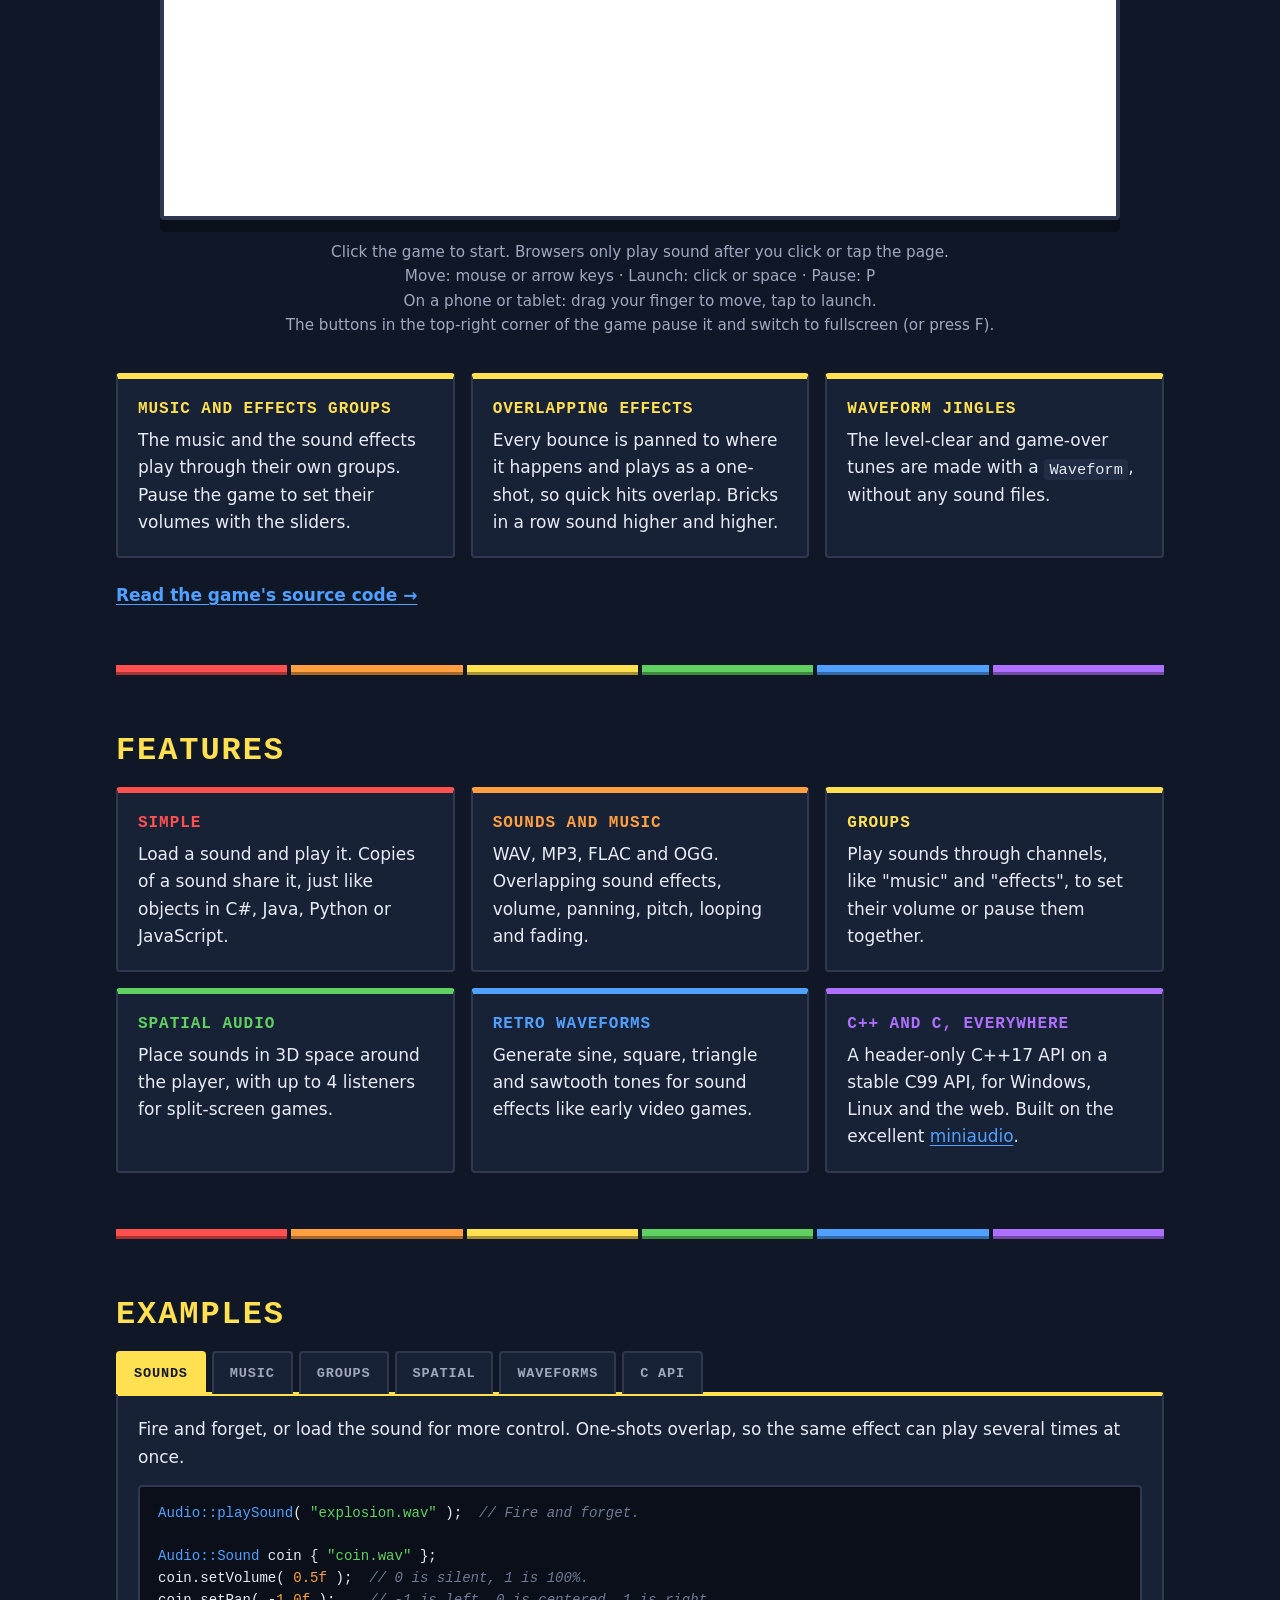
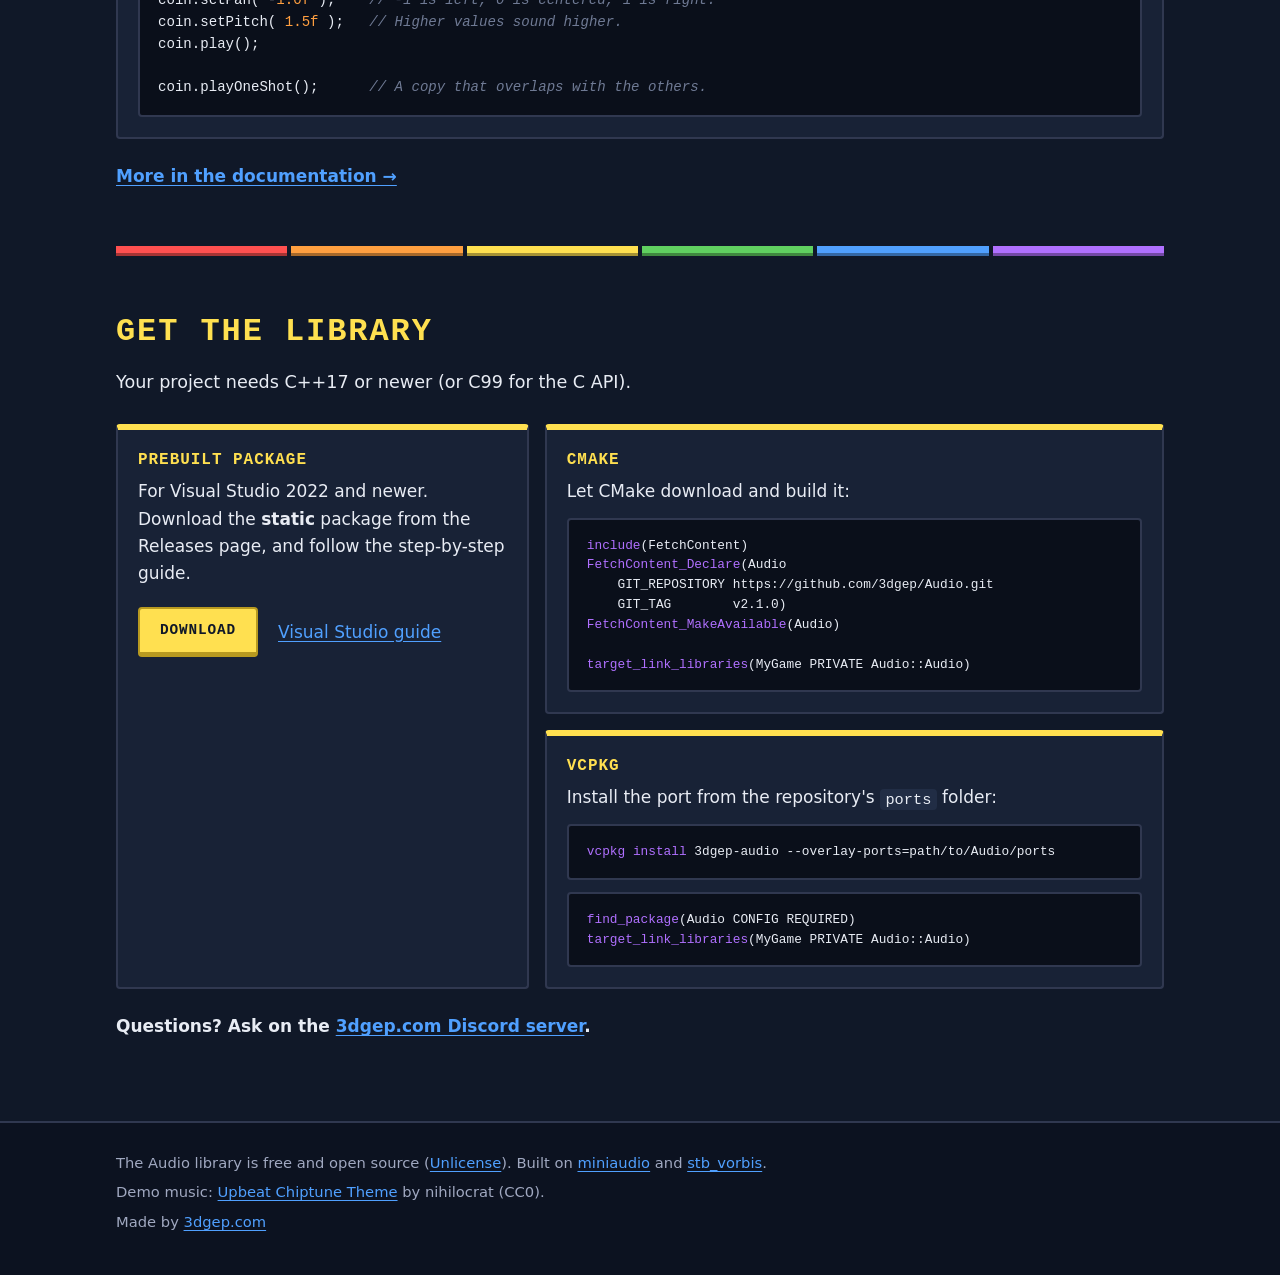
==== commit 495a77d3: "Groups, one-shots and stop with fade (2.1.0) Groups (Audio::Group, audio_group_*): channels that sou" ====
--- a/website/index.html
+++ b/website/index.html
@@ -77,12 +77,12 @@
 
             <div class="cards cards-3">
                 <div class="card">
-                    <h3>Streamed music</h3>
-                    <p>The background music is streamed from an OGG file. It fades down when you pause, and fades out when the game is over.</p>
-                </div>
-                <div class="card">
-                    <h3>Panned effects</h3>
-                    <p>Every bounce is panned to where it happens. Hit bricks in a row and each one sounds a little higher.</p>
+                    <h3>Music and effects groups</h3>
+                    <p>The music and the sound effects play through their own groups. Pause the game to set their volumes with the sliders.</p>
+                </div>
+                <div class="card">
+                    <h3>Overlapping effects</h3>
+                    <p>Every bounce is panned to where it happens and plays as a one-shot, so quick hits overlap. Bricks in a row sound higher and higher.</p>
                 </div>
                 <div class="card">
                     <h3>Waveform jingles</h3>
@@ -104,23 +104,23 @@
                 </div>
                 <div class="card" style="--accent: var(--orange)">
                     <h3>Sounds and music</h3>
-                    <p>WAV, MP3, FLAC and OGG. Volume, panning, pitch, looping, fading and scheduled start and stop.</p>
+                    <p>WAV, MP3, FLAC and OGG. Overlapping sound effects, volume, panning, pitch, looping and fading.</p>
                 </div>
                 <div class="card" style="--accent: var(--yellow)">
+                    <h3>Groups</h3>
+                    <p>Play sounds through channels, like "music" and "effects", to set their volume or pause them together.</p>
+                </div>
+                <div class="card" style="--accent: var(--green)">
                     <h3>Spatial audio</h3>
                     <p>Place sounds in 3D space around the player, with up to 4 listeners for split-screen games.</p>
                 </div>
-                <div class="card" style="--accent: var(--green)">
+                <div class="card" style="--accent: var(--blue)">
                     <h3>Retro waveforms</h3>
                     <p>Generate sine, square, triangle and sawtooth tones for sound effects like early video games.</p>
                 </div>
-                <div class="card" style="--accent: var(--blue)">
-                    <h3>C++ and C</h3>
-                    <p>A header-only C++17 API on top of a stable C99 API. One library for both Debug and Release builds.</p>
-                </div>
                 <div class="card" style="--accent: var(--purple)">
-                    <h3>Runs everywhere</h3>
-                    <p>Windows, Linux and the web (Emscripten). Built on the excellent <a href="https://miniaud.io/">miniaudio</a>.</p>
+                    <h3>C++ and C, everywhere</h3>
+                    <p>A header-only C++17 API on a stable C99 API, for Windows, Linux and the web. Built on the excellent <a href="https://miniaud.io/">miniaudio</a>.</p>
                 </div>
             </div>
         </section>
@@ -134,20 +134,23 @@
                 <div class="tab-list" role="tablist" aria-label="Code examples">
                     <button role="tab" id="tab-sounds" aria-controls="panel-sounds" aria-selected="true">Sounds</button>
                     <button role="tab" id="tab-music" aria-controls="panel-music" aria-selected="false" tabindex="-1">Music</button>
+                    <button role="tab" id="tab-groups" aria-controls="panel-groups" aria-selected="false" tabindex="-1">Groups</button>
                     <button role="tab" id="tab-spatial" aria-controls="panel-spatial" aria-selected="false" tabindex="-1">Spatial</button>
                     <button role="tab" id="tab-waveforms" aria-controls="panel-waveforms" aria-selected="false" tabindex="-1">Waveforms</button>
                     <button role="tab" id="tab-c" aria-controls="panel-c" aria-selected="false" tabindex="-1">C API</button>
                 </div>
 
                 <div class="tab-panel" role="tabpanel" id="panel-sounds" aria-labelledby="tab-sounds">
-                    <p>Fire and forget, or load the sound for more control.</p>
+                    <p>Fire and forget, or load the sound for more control. One-shots overlap, so the same effect can play several times at once.</p>
 <pre class="code" data-lang="cpp"><code>Audio::playSound( "explosion.wav" );  // Fire and forget.
 
 Audio::Sound coin { "coin.wav" };
 coin.setVolume( 0.5f );  // 0 is silent, 1 is 100%.
 coin.setPan( -1.0f );    // -1 is left, 0 is centered, 1 is right.
 coin.setPitch( 1.5f );   // Higher values sound higher.
-coin.play();</code></pre>
+coin.play();
+
+coin.playOneShot();      // A copy that overlaps with the others.</code></pre>
                 </div>
 
                 <div class="tab-panel" role="tabpanel" id="panel-music" aria-labelledby="tab-music" hidden>
@@ -158,7 +161,23 @@
 music.setLooping( true );
 music.play();
 
-music.setFade( 0.0f, 2s );  // Fade out over 2 seconds.</code></pre>
+music.setFade( 0.0f, 2s );  // Fade out over 2 seconds.
+music.stop( 2s );           // Fade out, then stop.</code></pre>
+                </div>
+
+                <div class="tab-panel" role="tabpanel" id="panel-groups" aria-labelledby="tab-groups" hidden>
+                    <p>Play sounds through groups, to set the volume of the music and of the sound effects separately.</p>
+<pre class="code" data-lang="cpp"><code>Audio::Group music;
+Audio::Group effects;
+
+Audio::Sound song { music, "music.ogg", Audio::Sound::Type::Music };
+Audio::Sound coin { effects, "coin.wav" };
+
+music.setVolume( 0.5f );  // A volume slider in the options menu.
+effects.stop();           // Pause all sound effects.
+
+Audio::Sound jingle { "jingle.wav" };
+effects.add( jingle );    // Add a sound to a group later.</code></pre>
                 </div>
 
                 <div class="tab-panel" role="tabpanel" id="panel-spatial" aria-labelledby="tab-spatial" hidden>
@@ -221,7 +240,7 @@
 <pre class="code" data-lang="cmake"><code>include(FetchContent)
 FetchContent_Declare(Audio
     GIT_REPOSITORY https://github.com/3dgep/Audio.git
-    GIT_TAG        v2.0.1)
+    GIT_TAG        v2.1.0)
 FetchContent_MakeAvailable(Audio)
 
 target_link_libraries(MyGame PRIVATE Audio::Audio)</code></pre>
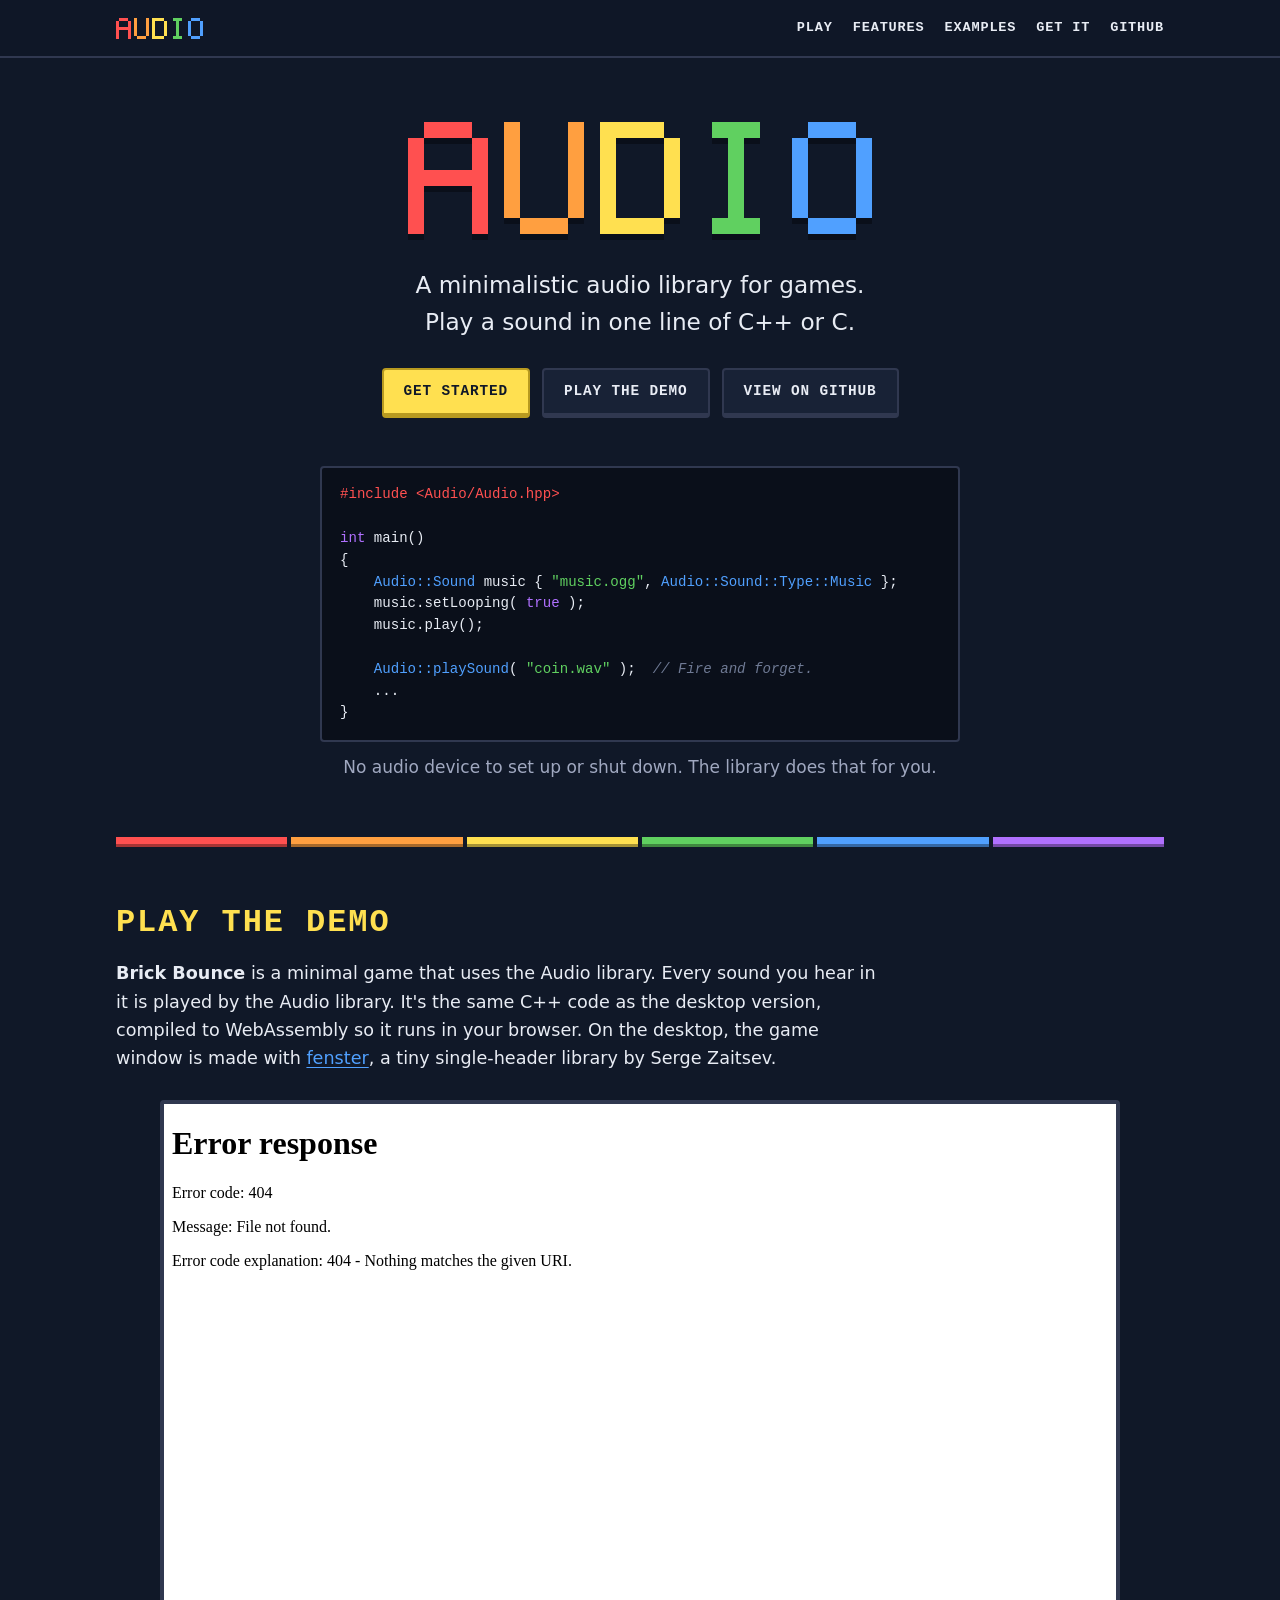
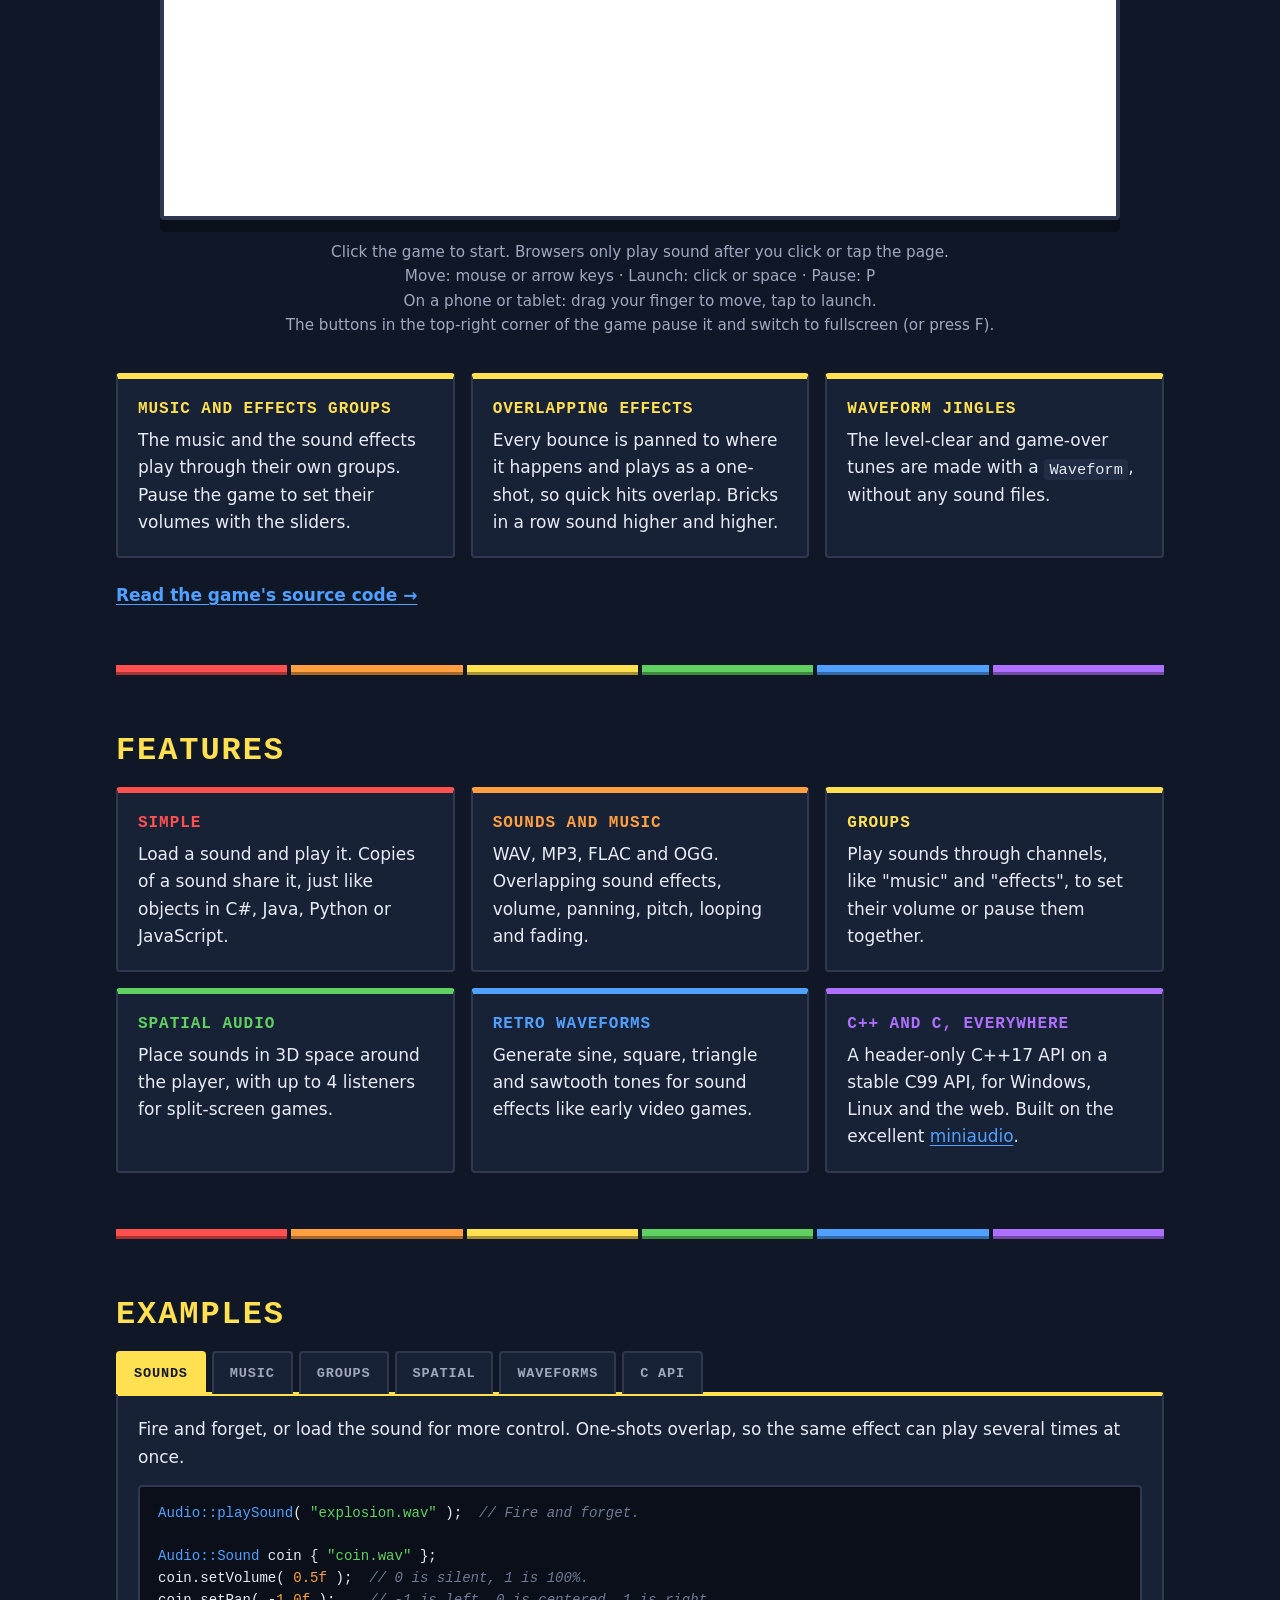
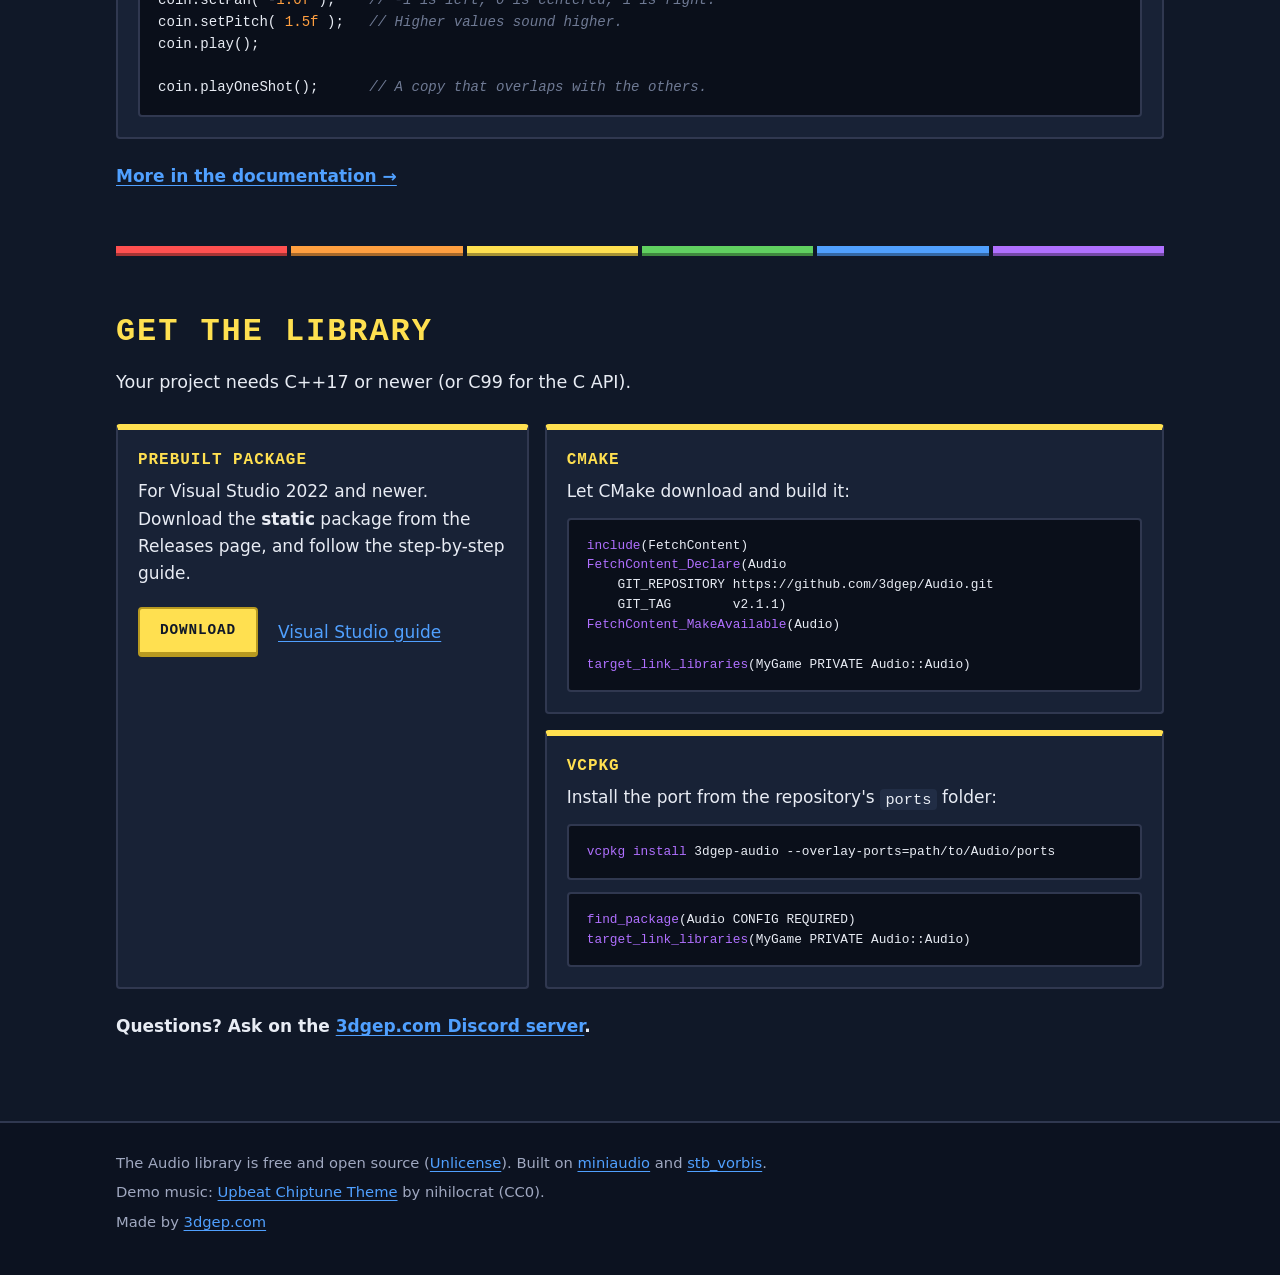
==== commit 2d610b13: "Don't let one-shots pile up while the device isn't running (2.1.1) In a browser the AudioContext sta" ====
--- a/website/index.html
+++ b/website/index.html
@@ -240,7 +240,7 @@
 <pre class="code" data-lang="cmake"><code>include(FetchContent)
 FetchContent_Declare(Audio
     GIT_REPOSITORY https://github.com/3dgep/Audio.git
-    GIT_TAG        v2.1.0)
+    GIT_TAG        v2.1.1)
 FetchContent_MakeAvailable(Audio)
 
 target_link_libraries(MyGame PRIVATE Audio::Audio)</code></pre>
